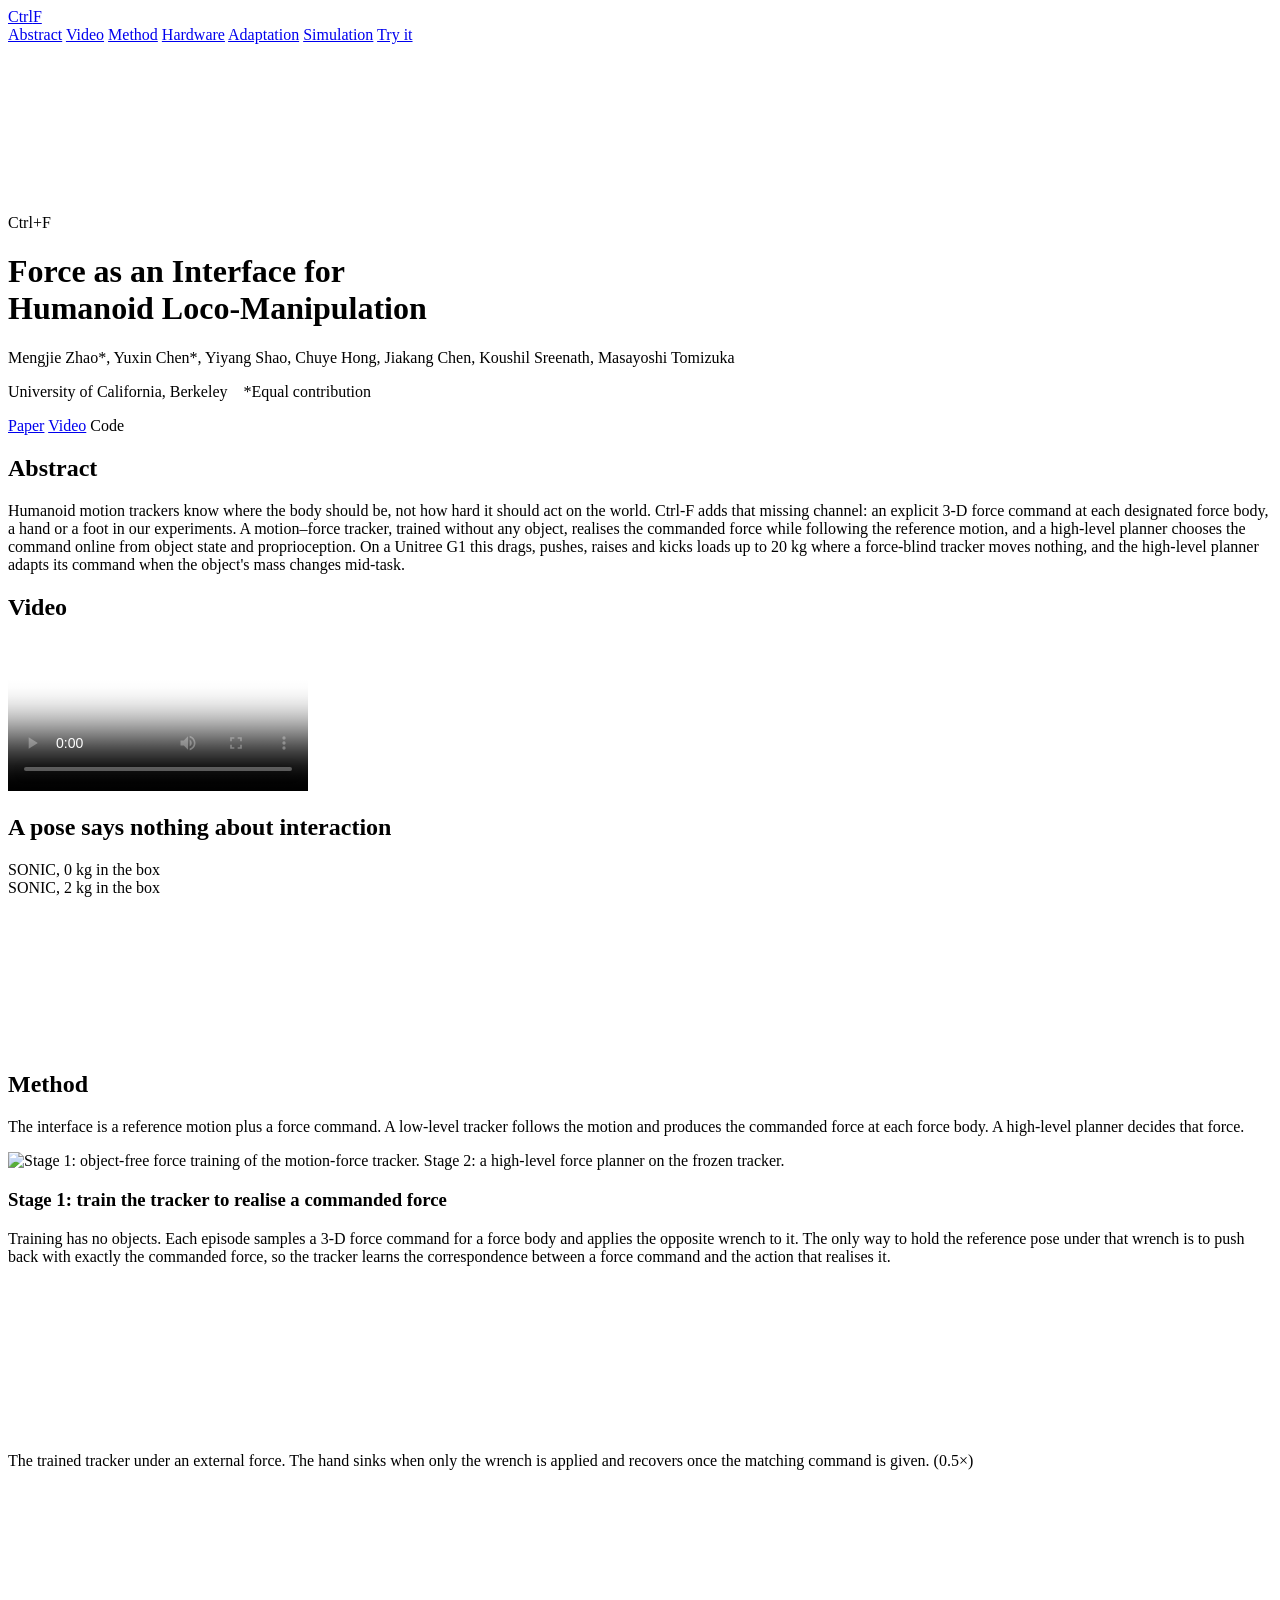
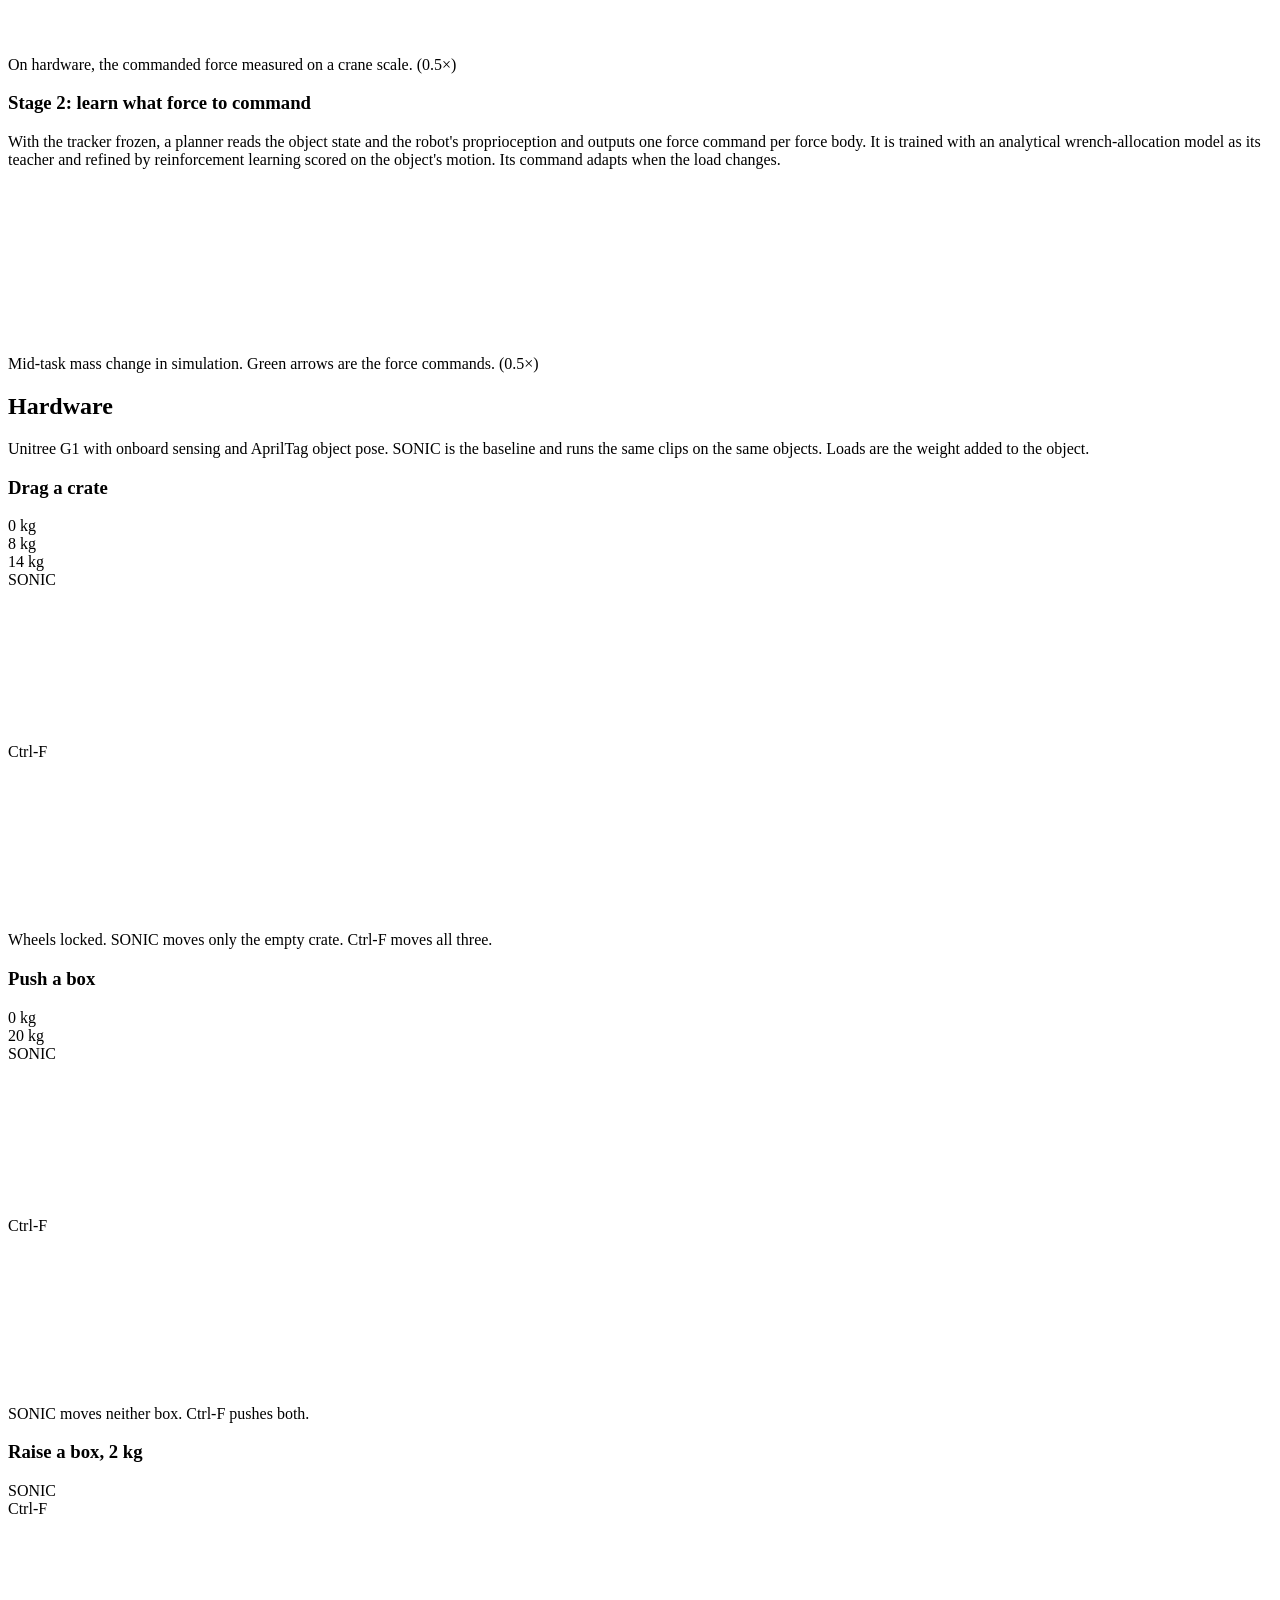
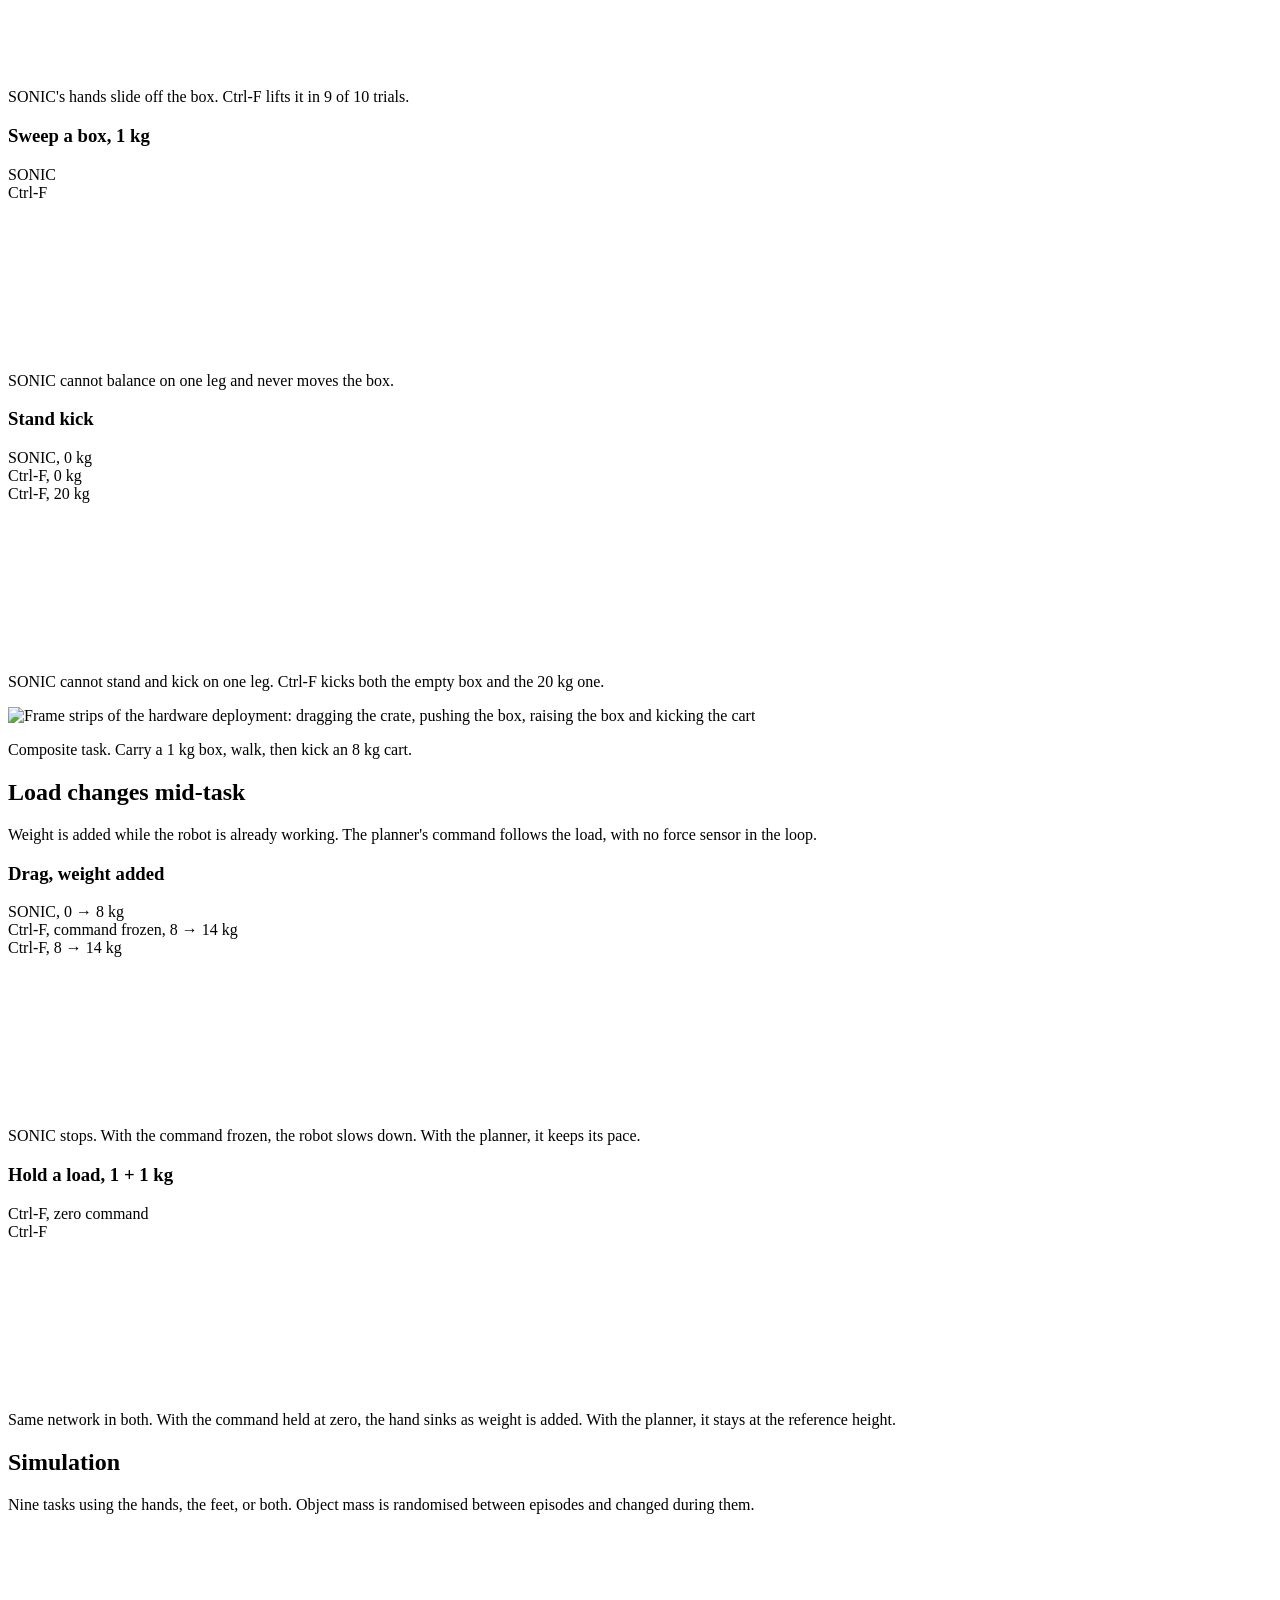
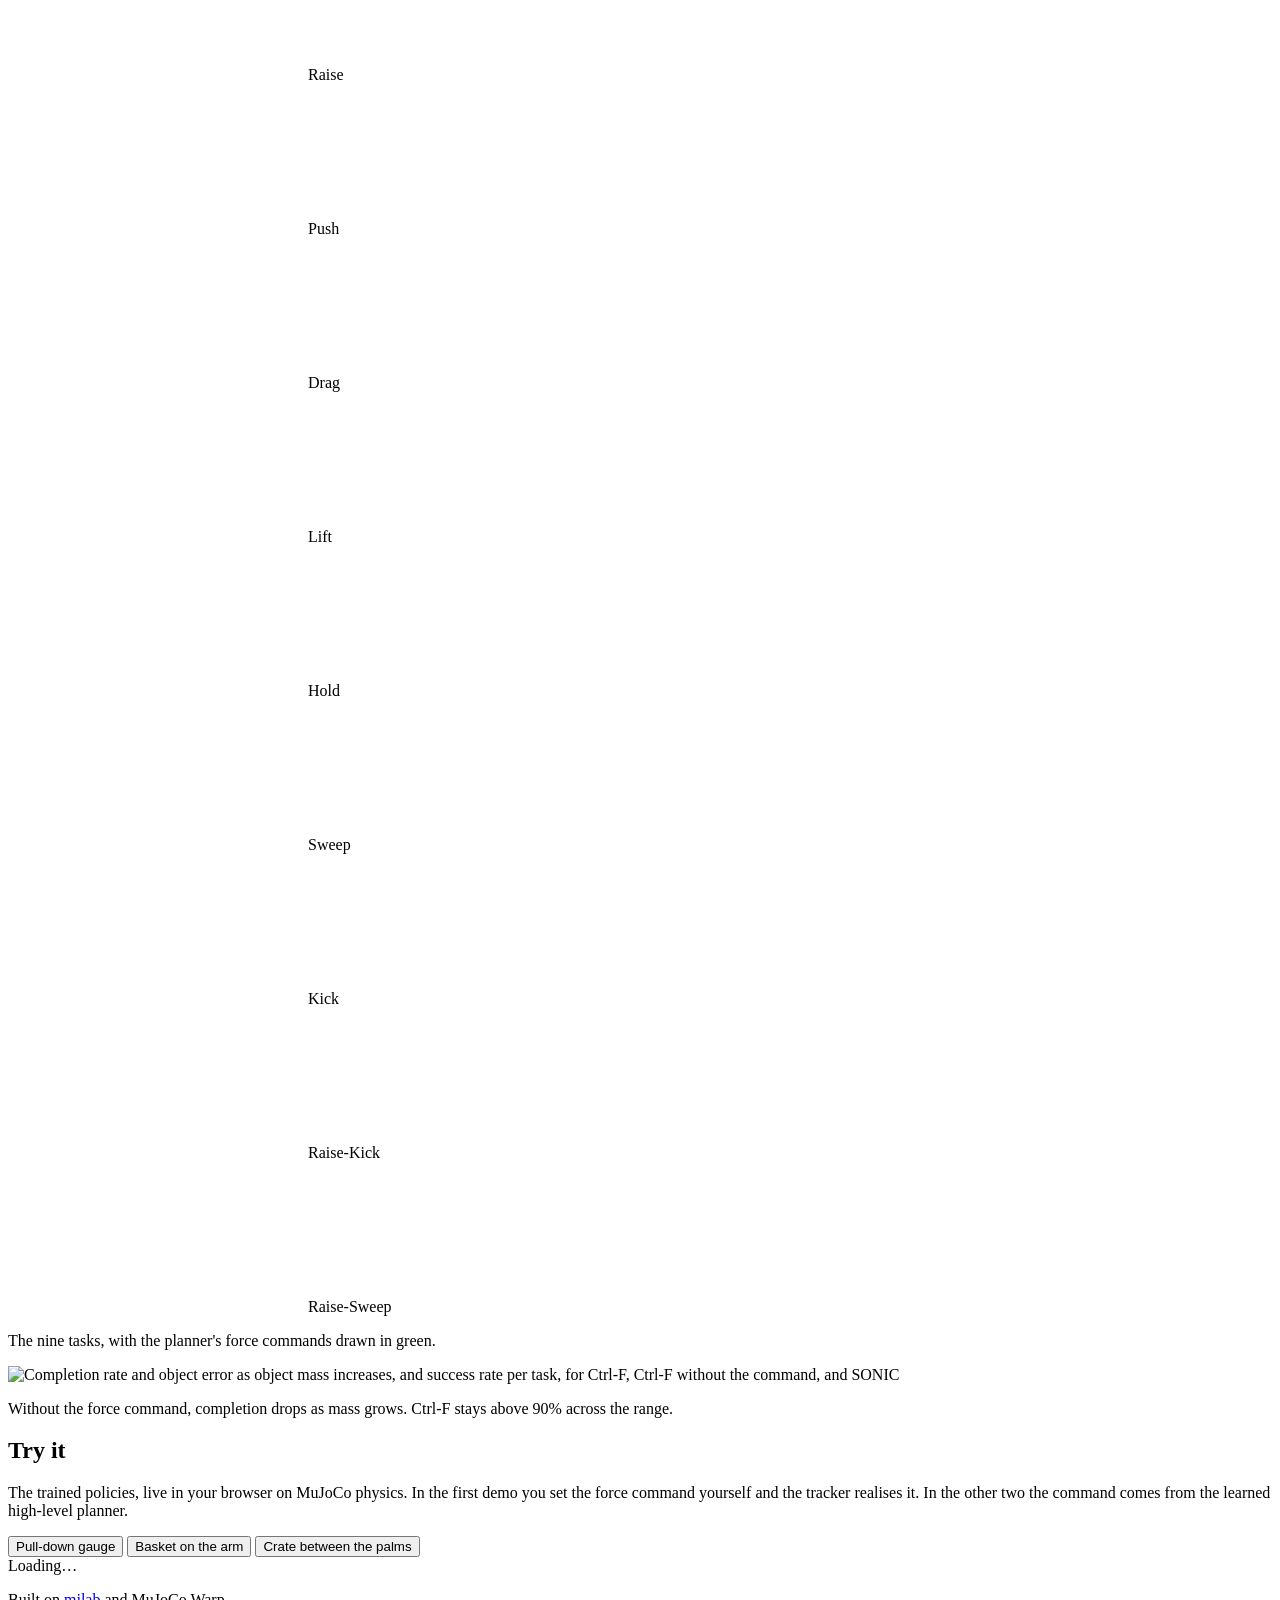
==== index.html @ 843e6ba9 "Video section plays the new web film; add the narration recordings The film (177 s, 1080p, 33 MB) re" ====
<!doctype html>
<html lang="en">
<head>
<meta charset="utf-8">
<meta name="viewport" content="width=device-width, initial-scale=1">
<title>Ctrl-F: Force as an Interface for Humanoid Loco-Manipulation</title>
<meta name="description" content="Ctrl-F augments humanoid motion tracking with an explicit force command: a 3-D force at each hand or foot, chosen online from object state.">
<link rel="preconnect" href="https://fonts.googleapis.com">
<link rel="preconnect" href="https://fonts.gstatic.com" crossorigin>
<link href="https://fonts.googleapis.com/css2?family=Inter+Tight:wght@600;700&family=Inter:wght@400;500;600&display=swap" rel="stylesheet">
<link rel="stylesheet" href="styles.css?v=41">
</head>
<body>

<nav class="nav" aria-label="Sections">
  <a class="nav-brand" href="#top" aria-label="Ctrl-F"><span class="key key-sm">Ctrl</span><span class="key key-sm">F</span></a>
  <div class="nav-links">
    <a href="#abstract">Abstract</a>
    <a href="#video">Video</a>
    <a href="#method">Method</a>
    <a href="#hardware">Hardware</a>
    <a href="#adapt">Adaptation</a>
    <a href="#sim">Simulation</a>
    <a href="#demo">Try it</a>
  </div>
</nav>

<main id="top">

<header class="hero">
  <div class="hero-media">
  <video class="hero-video" autoplay muted loop playsinline poster="assets/posters/teaser.jpg" data-hero>
    <source src="assets/clips/teaser.mp4" type="video/mp4">
  </video>
  <div class="hero-shade"></div>
  </div>
  <div class="wrap hero-inner">
    <p class="wordmark" aria-label="Ctrl-F"><span class="key"><span class="cap">Ctrl</span></span><span class="plus">+</span><span class="key"><span class="cap">F</span></span></p>
    <h1 class="title">Force as an Interface for<br> Humanoid Loco-Manipulation</h1>
    <p class="authors"><span>Mengjie Zhao*</span>, <span>Yuxin Chen*</span>, <span>Yiyang Shao</span>, <span>Chuye Hong</span>, <span>Jiakang Chen</span>, <span>Koushil Sreenath</span>, <span>Masayoshi Tomizuka</span></p>
    <p class="affil">University of California, Berkeley&emsp;<span>*Equal contribution</span></p>
    <p class="links">
      <a class="pill solid lg" href="assets/ctrlf_icra_draft.pdf">Paper</a>
      <a class="pill out lg" href="#video">Video</a>
      <span class="pill out lg">Code</span>
    </p>
  </div>
</header>

<section id="abstract" class="sec">
  <div class="wrap-copy head">
    <h2 class="hx">Abstract</h2>
    <p class="lede big">Humanoid motion trackers know where the body should be, not how hard it should act on the world. Ctrl-F adds that missing channel: an explicit 3-D force command at each designated force body, a hand or a foot in our experiments. A motion&ndash;force tracker, trained without any object, realises the commanded force while following the reference motion, and a high-level planner chooses the command online from object state and proprioception. On a Unitree G1 this drags, pushes, raises and kicks loads up to 20 kg where a force-blind tracker moves nothing, and the high-level planner adapts its command when the object's mass changes mid-task.</p>
  </div>
</section>

<section id="video" class="sec band">
  <div class="wrap-copy head">
    <h2 class="hx">Video</h2>
  </div>
  <div class="wrap-mid">
    <video class="card" controls playsinline preload="metadata" poster="assets/posters/teaser.jpg">
      <source src="assets/video/ctrlf_web_film_1080p.mp4" type="video/mp4">
    </video>
  </div>
</section>

<section id="problem" class="sec">
  <div class="wrap-copy head">
    <h2 class="hx">A pose says nothing about interaction</h2>
  </div>
  <div class="wrap-mid">
    <div class="grid grid-2 portrait">
      <div class="hdr">SONIC, 0 kg in the box</div>
      <div class="hdr">SONIC, 2 kg in the box</div>
      <video muted loop playsinline preload="none" poster="assets/posters/bg_sonic_raise_0kg.jpg" data-lazy><source src="assets/clips/bg_sonic_raise_0kg.mp4" type="video/mp4"></video>
      <video muted loop playsinline preload="none" poster="assets/posters/bg_sonic_raise_2kg.jpg" data-lazy><source src="assets/clips/bg_sonic_raise_2kg.mp4" type="video/mp4"></video>
    </div>
  </div>
</section>

<section id="method" class="sec band">
  <div class="wrap-copy head">
    <h2 class="hx">Method</h2>
    <p class="lede">The interface is a reference motion plus a force command. A low-level tracker follows the motion and produces the commanded force at each force body. A high-level planner decides that force.</p>
  </div>
  <div class="wrap-mid method-pin">
    <div class="pin">
      <div class="card white pad fig-stages"><img src="assets/fig/fig_method_hi.png" alt="Stage 1: object-free force training of the motion-force tracker. Stage 2: a high-level force planner on the frozen tracker." loading="lazy"><i class="veil v1"></i><i class="veil v2"></i></div>
    </div>
    <div class="steps">
      <div class="step" data-step="1">
        <h3 class="hl-head">Stage 1: train the tracker to realise a commanded force</h3>
        <p class="lede">Training has no objects. Each episode samples a 3-D force command for a force body and applies the opposite wrench to it. The only way to hold the reference pose under that wrench is to push back with exactly the commanded force, so the tracker learns the correspondence between a force command and the action that realises it.</p>
    <div class="grid grid-2 stage-media">
      <div>
        <video muted loop playsinline preload="none" poster="assets/posters/sup_mech.jpg" data-lazy><source src="assets/clips/sup_mech.mp4" type="video/mp4"></video>
        <p class="figcap">The trained tracker under an external force. The hand sinks when only the wrench is applied and recovers once the matching command is given. (0.5&times;)</p>
      </div>
      <div>
        <video muted loop playsinline preload="none" poster="assets/posters/sup_gauge.jpg" data-lazy><source src="assets/clips/sup_gauge.mp4" type="video/mp4"></video>
        <p class="figcap">On hardware, the commanded force measured on a crane scale. (0.5&times;)</p>
      </div>
    </div>
      </div>
      <div class="step" data-step="2">
        <h3 class="hl-head">Stage 2: learn what force to command</h3>
        <p class="lede">With the tracker frozen, a planner reads the object state and the robot's proprioception and outputs one force command per force body. It is trained with an analytical wrench-allocation model as its teacher and refined by reinforcement learning scored on the object's motion. Its command adapts when the load changes.</p>
    <video class="card" muted loop playsinline preload="none" poster="assets/posters/sim_mass_step.jpg" data-lazy><source src="assets/clips/sim_mass_step.mp4" type="video/mp4"></video>
    <p class="figcap">Mid-task mass change in simulation. Green arrows are the force commands. (0.5&times;)</p>
      </div>
    </div>
  </div>
</section>

<section id="hardware" class="sec">
  <div class="wrap-copy head">
    <h2 class="hx">Hardware</h2>
    <p class="lede">Unitree G1 with onboard sensing and AprilTag object pose. SONIC is the baseline and runs the same clips on the same objects. Loads are the weight added to the object.</p>
  </div>

  <div class="wrap-mid block">
    <h3 class="hl-sub">Drag a crate</h3>
    <div class="grid grid-3 labeled">
      <div></div><div class="hdr">0 kg</div><div class="hdr">8 kg</div><div class="hdr">14 kg</div>
      <div class="row">SONIC</div>
      <video muted loop playsinline preload="none" poster="assets/posters/drag_sonic_0.jpg" data-lazy><source src="assets/clips/drag_sonic_0.mp4" type="video/mp4"></video>
      <video muted loop playsinline preload="none" poster="assets/posters/drag_sonic_8.jpg" data-lazy><source src="assets/clips/drag_sonic_8.mp4" type="video/mp4"></video>
      <video muted loop playsinline preload="none" poster="assets/posters/drag_sonic_14.jpg" data-lazy><source src="assets/clips/drag_sonic_14.mp4" type="video/mp4"></video>
      <div class="row">Ctrl-F</div>
      <video muted loop playsinline preload="none" poster="assets/posters/drag_ours_0.jpg" data-lazy><source src="assets/clips/drag_ours_0.mp4" type="video/mp4"></video>
      <video muted loop playsinline preload="none" poster="assets/posters/drag_ours_8.jpg" data-lazy><source src="assets/clips/drag_ours_8.mp4" type="video/mp4"></video>
      <video muted loop playsinline preload="none" poster="assets/posters/drag_ours_14.jpg" data-lazy><source src="assets/clips/drag_ours_14.mp4" type="video/mp4"></video>
    </div>
    <p class="figcap center">Wheels locked. SONIC moves only the empty crate. Ctrl-F moves all three.</p>
  </div>

  <div class="wrap-mid block">
    <h3 class="hl-sub">Push a box</h3>
    <div class="grid grid-2 labeled">
      <div></div><div class="hdr">0 kg</div><div class="hdr">20 kg</div>
      <div class="row">SONIC</div>
      <video muted loop playsinline preload="none" poster="assets/posters/push_sonic_0.jpg" data-lazy><source src="assets/clips/push_sonic_0.mp4" type="video/mp4"></video>
      <video muted loop playsinline preload="none" poster="assets/posters/push_sonic_20.jpg" data-lazy><source src="assets/clips/push_sonic_20.mp4" type="video/mp4"></video>
      <div class="row">Ctrl-F</div>
      <video muted loop playsinline preload="none" poster="assets/posters/push_ours_0.jpg" data-lazy><source src="assets/clips/push_ours_0.mp4" type="video/mp4"></video>
      <video muted loop playsinline preload="none" poster="assets/posters/push_ours_20.jpg" data-lazy><source src="assets/clips/push_ours_20.mp4" type="video/mp4"></video>
    </div>
    <p class="figcap center">SONIC moves neither box. Ctrl-F pushes both.</p>
  </div>

  <div class="wrap-mid block">
    <div class="grid grid-2 gap-wide">
      <div>
        <h3 class="hl-sub">Raise a box, 2 kg</h3>
        <div class="grid grid-2 portrait">
          <div class="hdr">SONIC</div><div class="hdr">Ctrl-F</div>
          <video muted loop playsinline preload="none" poster="assets/posters/raise_sonic_2kg.jpg" data-lazy><source src="assets/clips/raise_sonic_2kg.mp4" type="video/mp4"></video>
          <video muted loop playsinline preload="none" poster="assets/posters/raise_ours_2kg.jpg" data-lazy><source src="assets/clips/raise_ours_2kg.mp4" type="video/mp4"></video>
        </div>
        <p class="figcap">SONIC's hands slide off the box. Ctrl-F lifts it in 9 of 10 trials.</p>
      </div>
      <div>
        <h3 class="hl-sub">Sweep a box, 1 kg</h3>
        <div class="grid grid-2 portrait">
          <div class="hdr">SONIC</div><div class="hdr">Ctrl-F</div>
          <video muted loop playsinline preload="none" poster="assets/posters/sweep_sonic.jpg" data-lazy><source src="assets/clips/sweep_sonic.mp4" type="video/mp4"></video>
          <video muted loop playsinline preload="none" poster="assets/posters/sweep_ours.jpg" data-lazy><source src="assets/clips/sweep_ours.mp4" type="video/mp4"></video>
        </div>
        <p class="figcap">SONIC cannot balance on one leg and never moves the box.</p>
      </div>
    </div>
  </div>

  <div class="wrap-mid block">
    <h3 class="hl-sub">Stand kick</h3>
    <div class="grid grid-3 portrait">
      <div class="hdr">SONIC, 0 kg</div><div class="hdr">Ctrl-F, 0 kg</div><div class="hdr">Ctrl-F, 20 kg</div>
      <video muted loop playsinline preload="none" poster="assets/posters/kick_sonic_0.jpg" data-lazy><source src="assets/clips/kick_sonic_0.mp4" type="video/mp4"></video>
      <video muted loop playsinline preload="none" poster="assets/posters/kick_ours_0.jpg" data-lazy><source src="assets/clips/kick_ours_0.mp4" type="video/mp4"></video>
      <video muted loop playsinline preload="none" poster="assets/posters/kick_ours_20.jpg" data-lazy><source src="assets/clips/kick_ours_20.mp4" type="video/mp4"></video>
    </div>
    <p class="figcap center">SONIC cannot stand and kick on one leg. Ctrl-F kicks both the empty box and the 20 kg one.</p>
  </div>

  <div class="wrap-mid block">
    <img class="card" src="assets/fig/fig_real_tasks.jpg" alt="Frame strips of the hardware deployment: dragging the crate, pushing the box, raising the box and kicking the cart" loading="lazy">
    <p class="figcap center">Composite task. Carry a 1 kg box, walk, then kick an 8 kg cart.</p>
  </div>
</section>

<section id="adapt" class="sec band">
  <div class="wrap-copy head">
    <h2 class="hx">Load changes mid-task</h2>
    <p class="lede">Weight is added while the robot is already working. The planner's command follows the load, with no force sensor in the loop.</p>
  </div>

  <div class="wrap-mid block">
    <h3 class="hl-sub">Drag, weight added</h3>
    <div class="grid grid-3">
      <div class="hdr">SONIC, 0 &rarr; 8 kg</div><div class="hdr">Ctrl-F, command frozen, 8 &rarr; 14 kg</div><div class="hdr">Ctrl-F, 8 &rarr; 14 kg</div>
      <video muted loop playsinline preload="none" poster="assets/posters/adp_drag_sonic.jpg" data-lazy><source src="assets/clips/adp_drag_sonic.mp4" type="video/mp4"></video>
      <video muted loop playsinline preload="none" poster="assets/posters/adp_drag_fixhl.jpg" data-lazy><source src="assets/clips/adp_drag_fixhl.mp4" type="video/mp4"></video>
      <video muted loop playsinline preload="none" poster="assets/posters/adp_drag_ours.jpg" data-lazy><source src="assets/clips/adp_drag_ours.mp4" type="video/mp4"></video>
    </div>
    <p class="figcap center">SONIC stops. With the command frozen, the robot slows down. With the planner, it keeps its pace.</p>
  </div>

  <div class="wrap-mid block">
    <h3 class="hl-sub">Hold a load, 1 + 1 kg</h3>
    <div class="grid grid-2">
      <div class="hdr">Ctrl-F, zero command</div><div class="hdr">Ctrl-F</div>
      <video muted loop playsinline preload="none" poster="assets/posters/adp_rope_0cmd.jpg" data-lazy><source src="assets/clips/adp_rope_0cmd.mp4" type="video/mp4"></video>
      <video muted loop playsinline preload="none" poster="assets/posters/adp_rope_ours.jpg" data-lazy><source src="assets/clips/adp_rope_ours.mp4" type="video/mp4"></video>
    </div>
    <p class="figcap center">Same network in both. With the command held at zero, the hand sinks as weight is added. With the planner, it stays at the reference height.</p>
  </div>
</section>

<section id="sim" class="sec">
  <div class="wrap-copy head">
    <h2 class="hx">Simulation</h2>
    <p class="lede">Nine tasks using the hands, the feet, or both. Object mass is randomised between episodes and changed during them.</p>
  </div>
  <div class="wrap-mid">
    <div class="tiles">
      <div class="tile"><video muted loop playsinline preload="none" poster="assets/posters/task_raise.jpg" data-lazy><source src="assets/clips/task_raise.mp4" type="video/mp4"></video><span class="tag">Raise</span></div>
      <div class="tile"><video muted loop playsinline preload="none" poster="assets/posters/task_push.jpg" data-lazy><source src="assets/clips/task_push.mp4" type="video/mp4"></video><span class="tag">Push</span></div>
      <div class="tile"><video muted loop playsinline preload="none" poster="assets/posters/task_drag.jpg" data-lazy><source src="assets/clips/task_drag.mp4" type="video/mp4"></video><span class="tag">Drag</span></div>
      <div class="tile"><video muted loop playsinline preload="none" poster="assets/posters/task_lift.jpg" data-lazy><source src="assets/clips/task_lift.mp4" type="video/mp4"></video><span class="tag">Lift</span></div>
      <div class="tile"><video muted loop playsinline preload="none" poster="assets/posters/task_hold.jpg" data-lazy><source src="assets/clips/task_hold.mp4" type="video/mp4"></video><span class="tag">Hold</span></div>
      <div class="tile"><video muted loop playsinline preload="none" poster="assets/posters/task_sweep.jpg" data-lazy><source src="assets/clips/task_sweep.mp4" type="video/mp4"></video><span class="tag">Sweep</span></div>
      <div class="tile"><video muted loop playsinline preload="none" poster="assets/posters/task_kick.jpg" data-lazy><source src="assets/clips/task_kick.mp4" type="video/mp4"></video><span class="tag">Kick</span></div>
      <div class="tile"><video muted loop playsinline preload="none" poster="assets/posters/task_raise_kick.jpg" data-lazy><source src="assets/clips/task_raise_kick.mp4" type="video/mp4"></video><span class="tag">Raise-Kick</span></div>
      <div class="tile"><video muted loop playsinline preload="none" poster="assets/posters/task_raise_sweep.jpg" data-lazy><source src="assets/clips/task_raise_sweep.mp4" type="video/mp4"></video><span class="tag">Raise-Sweep</span></div>
    </div>
    <p class="figcap center">The nine tasks, with the planner's force commands drawn in green.</p>
  </div>
  <div class="wrap-mid block">
    <img class="card" src="assets/fig/fig_q2_hi.png" alt="Completion rate and object error as object mass increases, and success rate per task, for Ctrl-F, Ctrl-F without the command, and SONIC" loading="lazy">
    <p class="figcap center">Without the force command, completion drops as mass grows. Ctrl-F stays above 90% across the range.</p>
  </div>
</section>

<section id="demo" class="sec dark">
  <div class="wrap-copy head">
    <h2 class="hx">Try it</h2>
    <p class="lede">The trained policies, live in your browser on MuJoCo physics. In the first demo you set the force command yourself and the tracker realises it. In the other two the command comes from the learned high-level planner.</p>
  </div>
  <div class="wrap-mid">
    <div class="demo-tabs" role="tablist">
      <button type="button" role="tab" data-src="sim/demo1.html?embed">Pull-down gauge</button>
      <button type="button" role="tab" data-src="sim/demo2.html?embed">Basket on the arm</button>
      <button type="button" role="tab" data-src="sim/demo3.html?embed">Crate between the palms</button>
    </div>
    <div class="demo-frame">
      <div class="demo-placeholder">Loading…</div>
      <iframe id="demo-iframe" title="Interactive demo" allow="fullscreen" hidden></iframe>
    </div>
  </div>
</section>

<section id="cite" class="sec">
  <div class="wrap-copy">
    <p class="foot">Built on <a href="https://github.com/mujocolab/mjlab">mjlab</a> and MuJoCo Warp.</p>
  </div>
</section>

</main>

<script src="main.js?v=11"></script>
<script src="motion.js?v=3"></script>
</body>
</html>
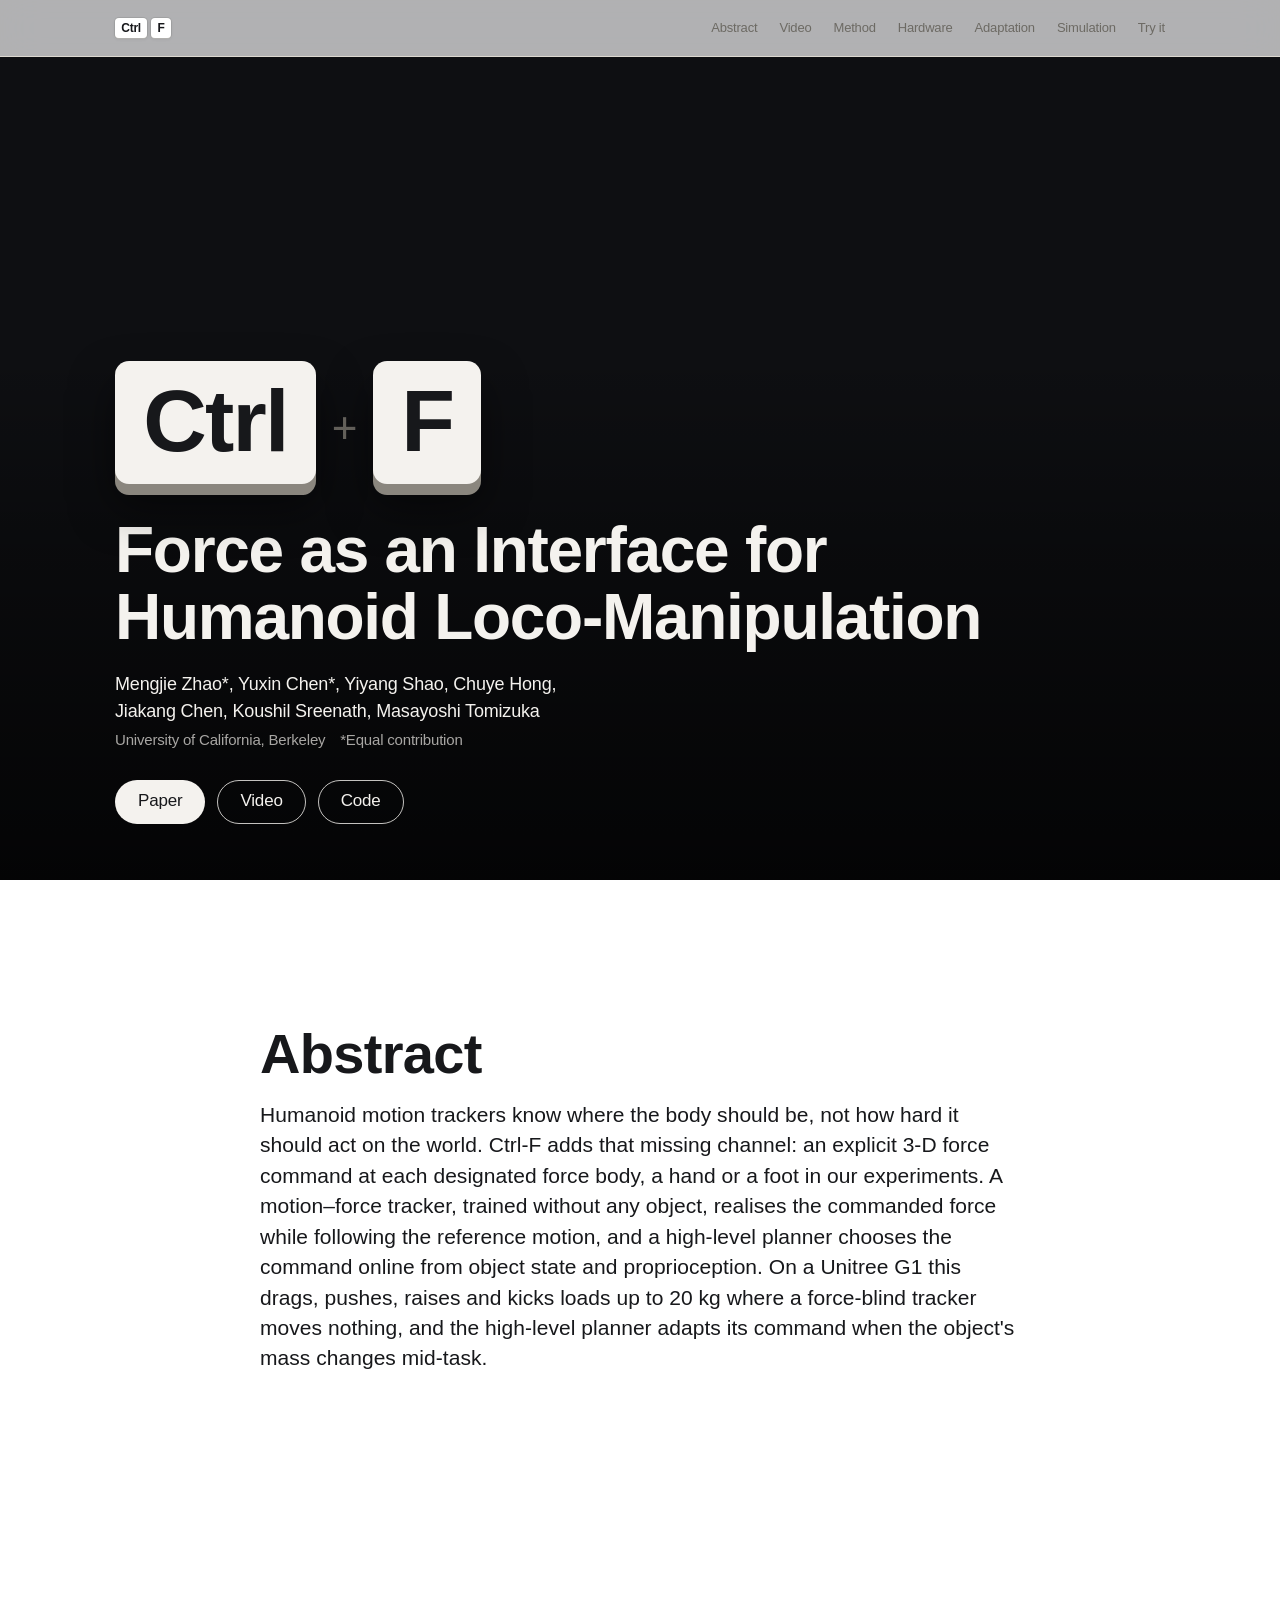
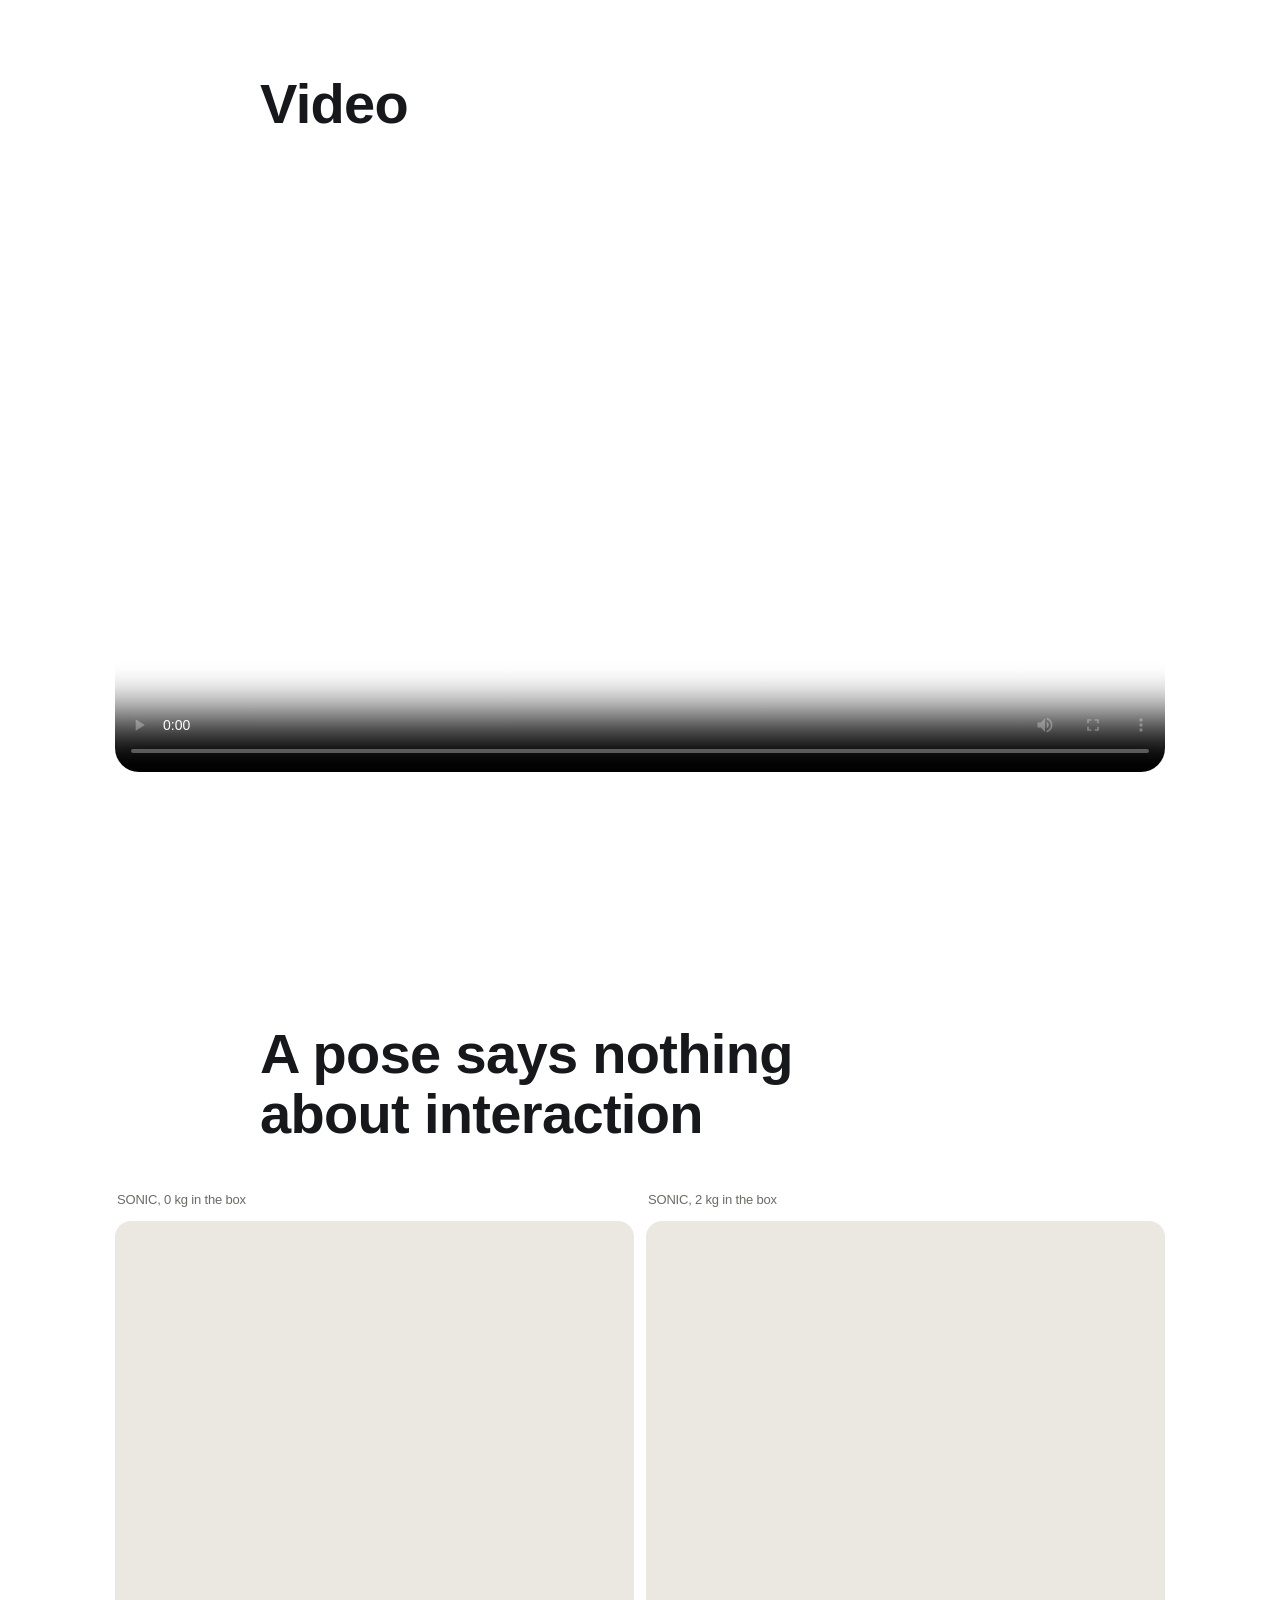
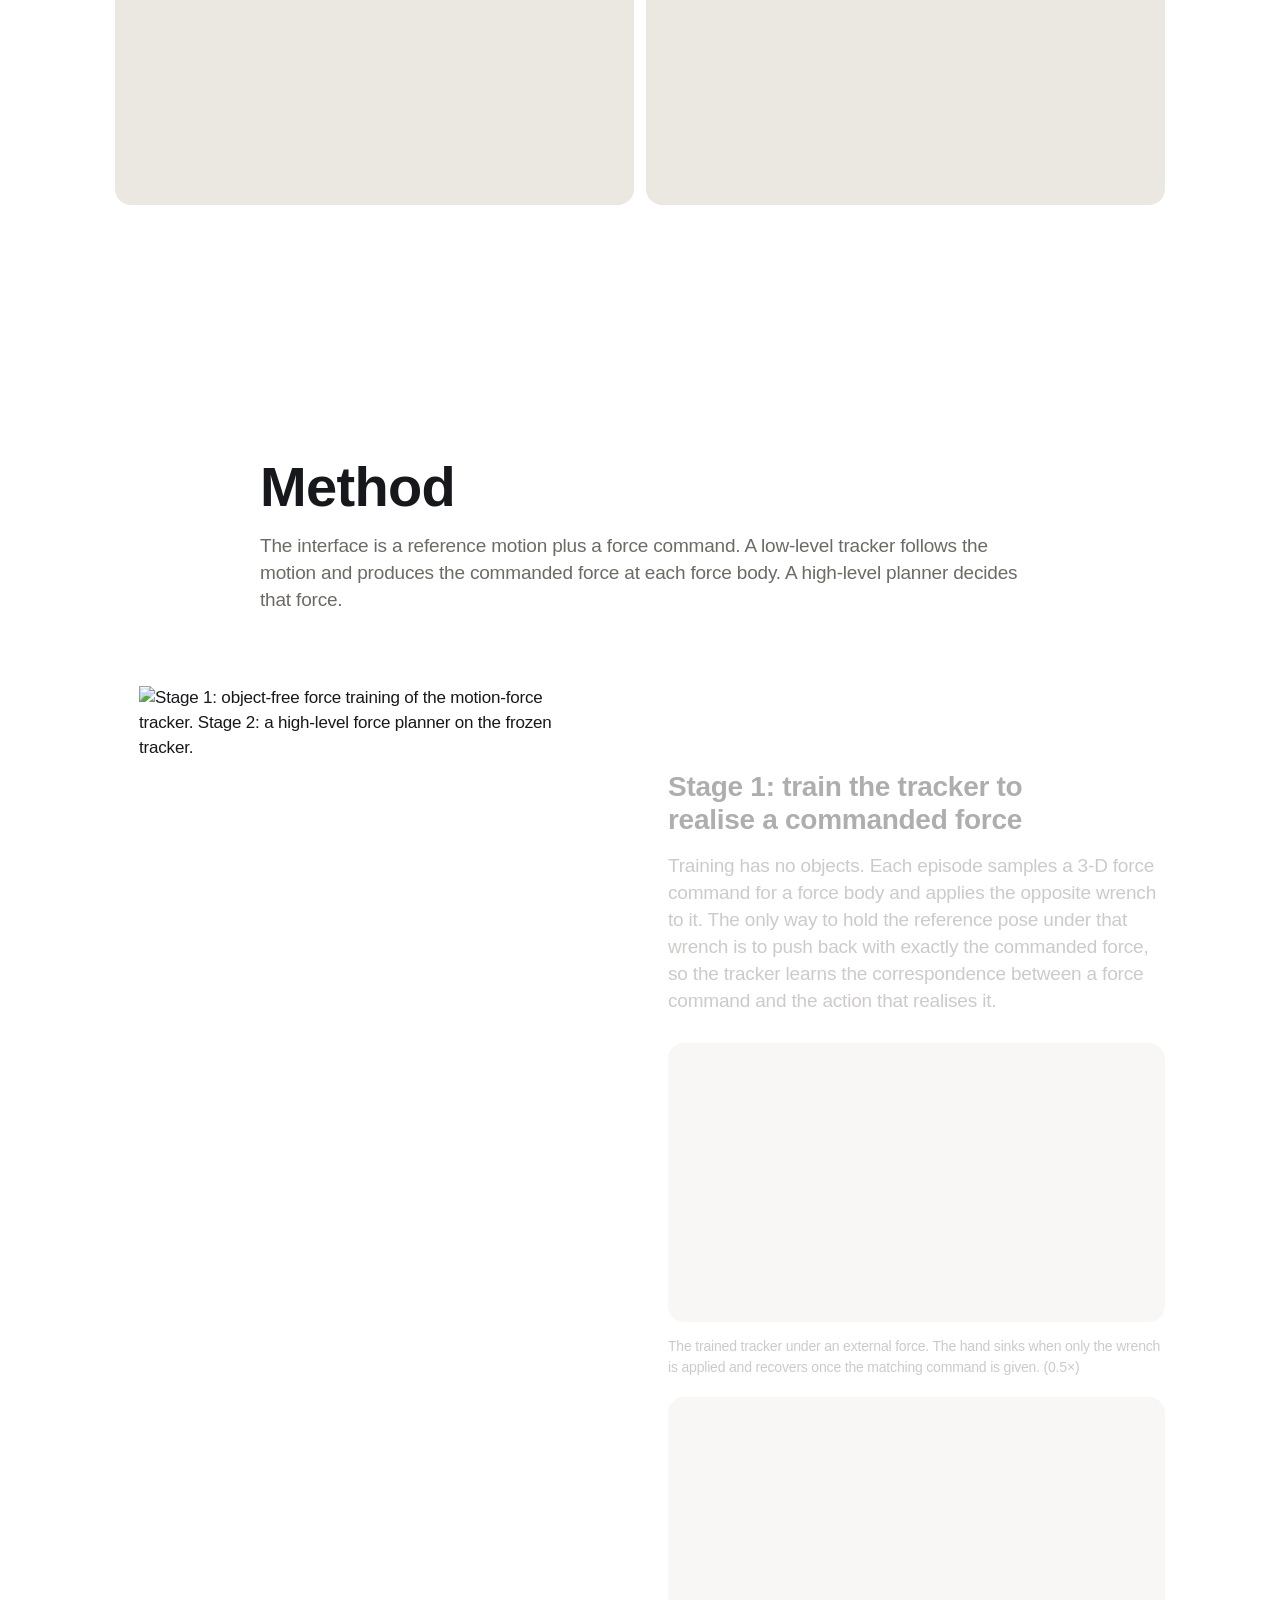
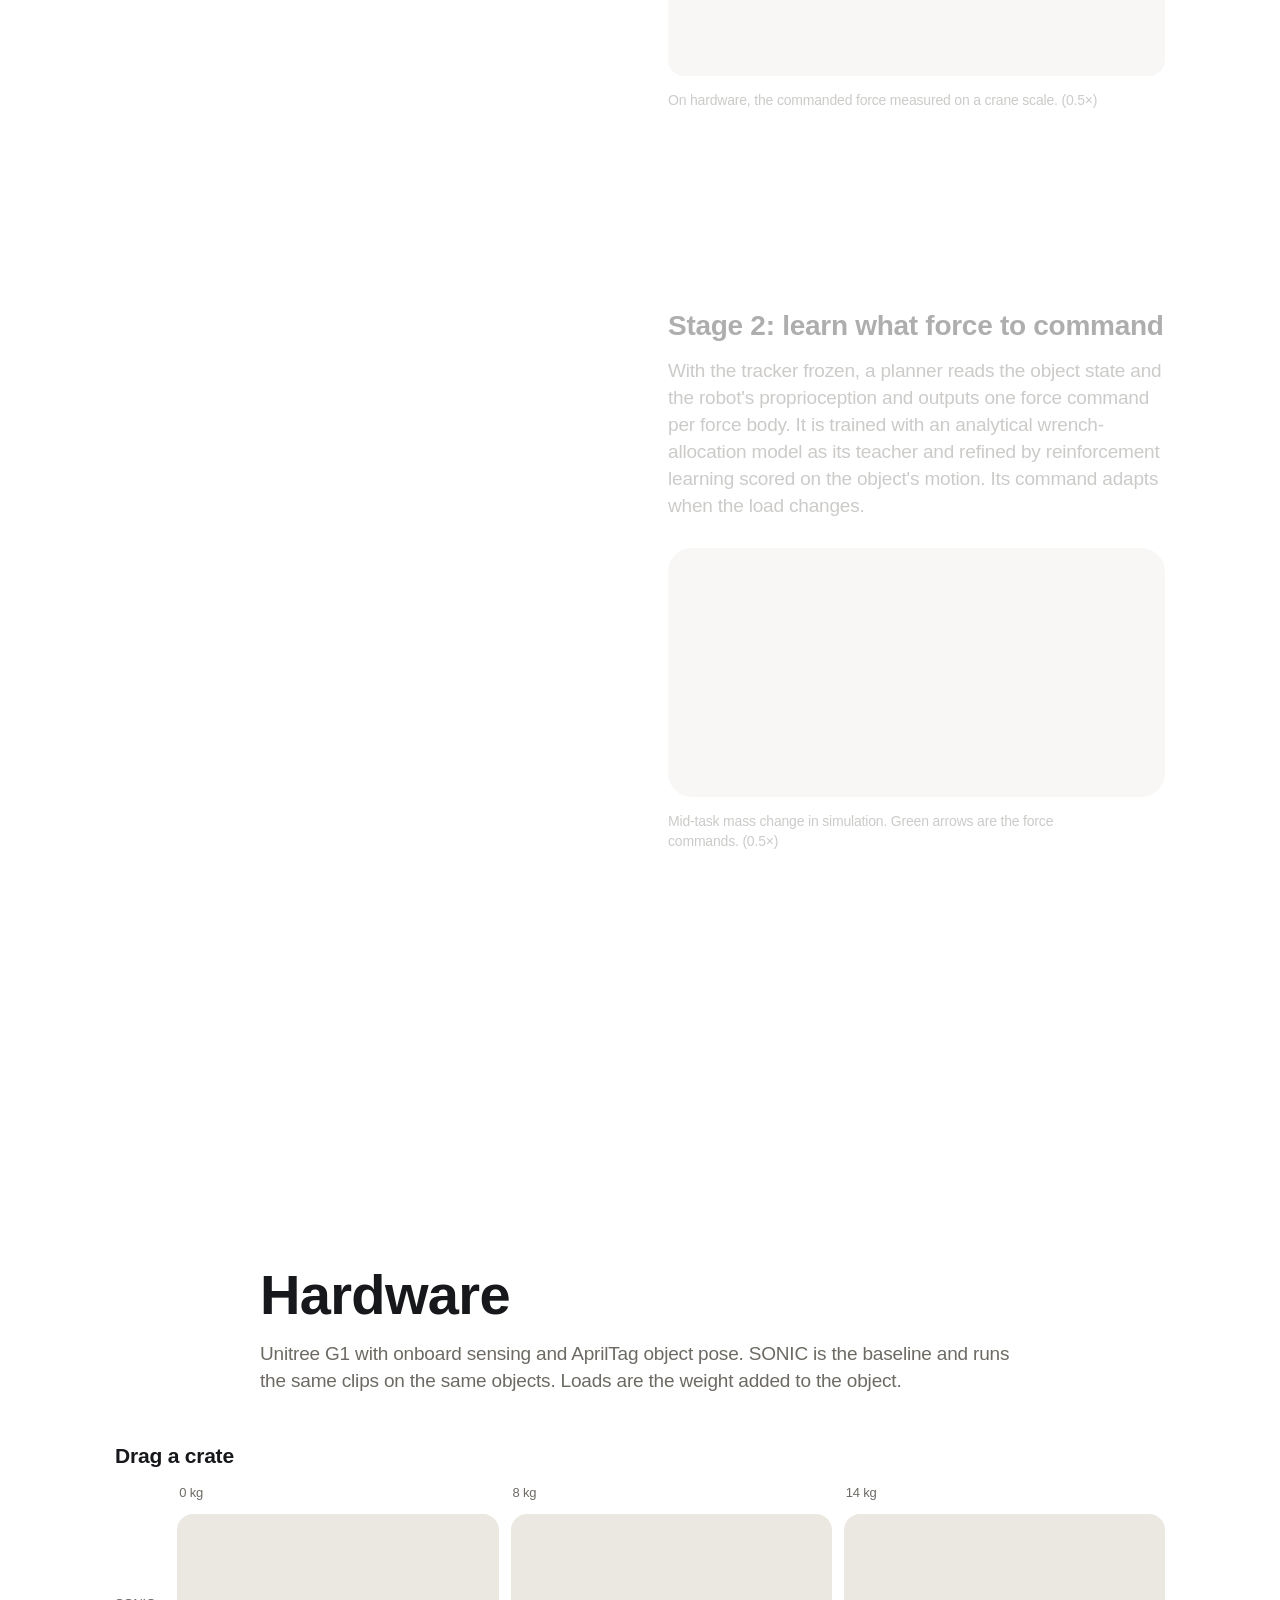
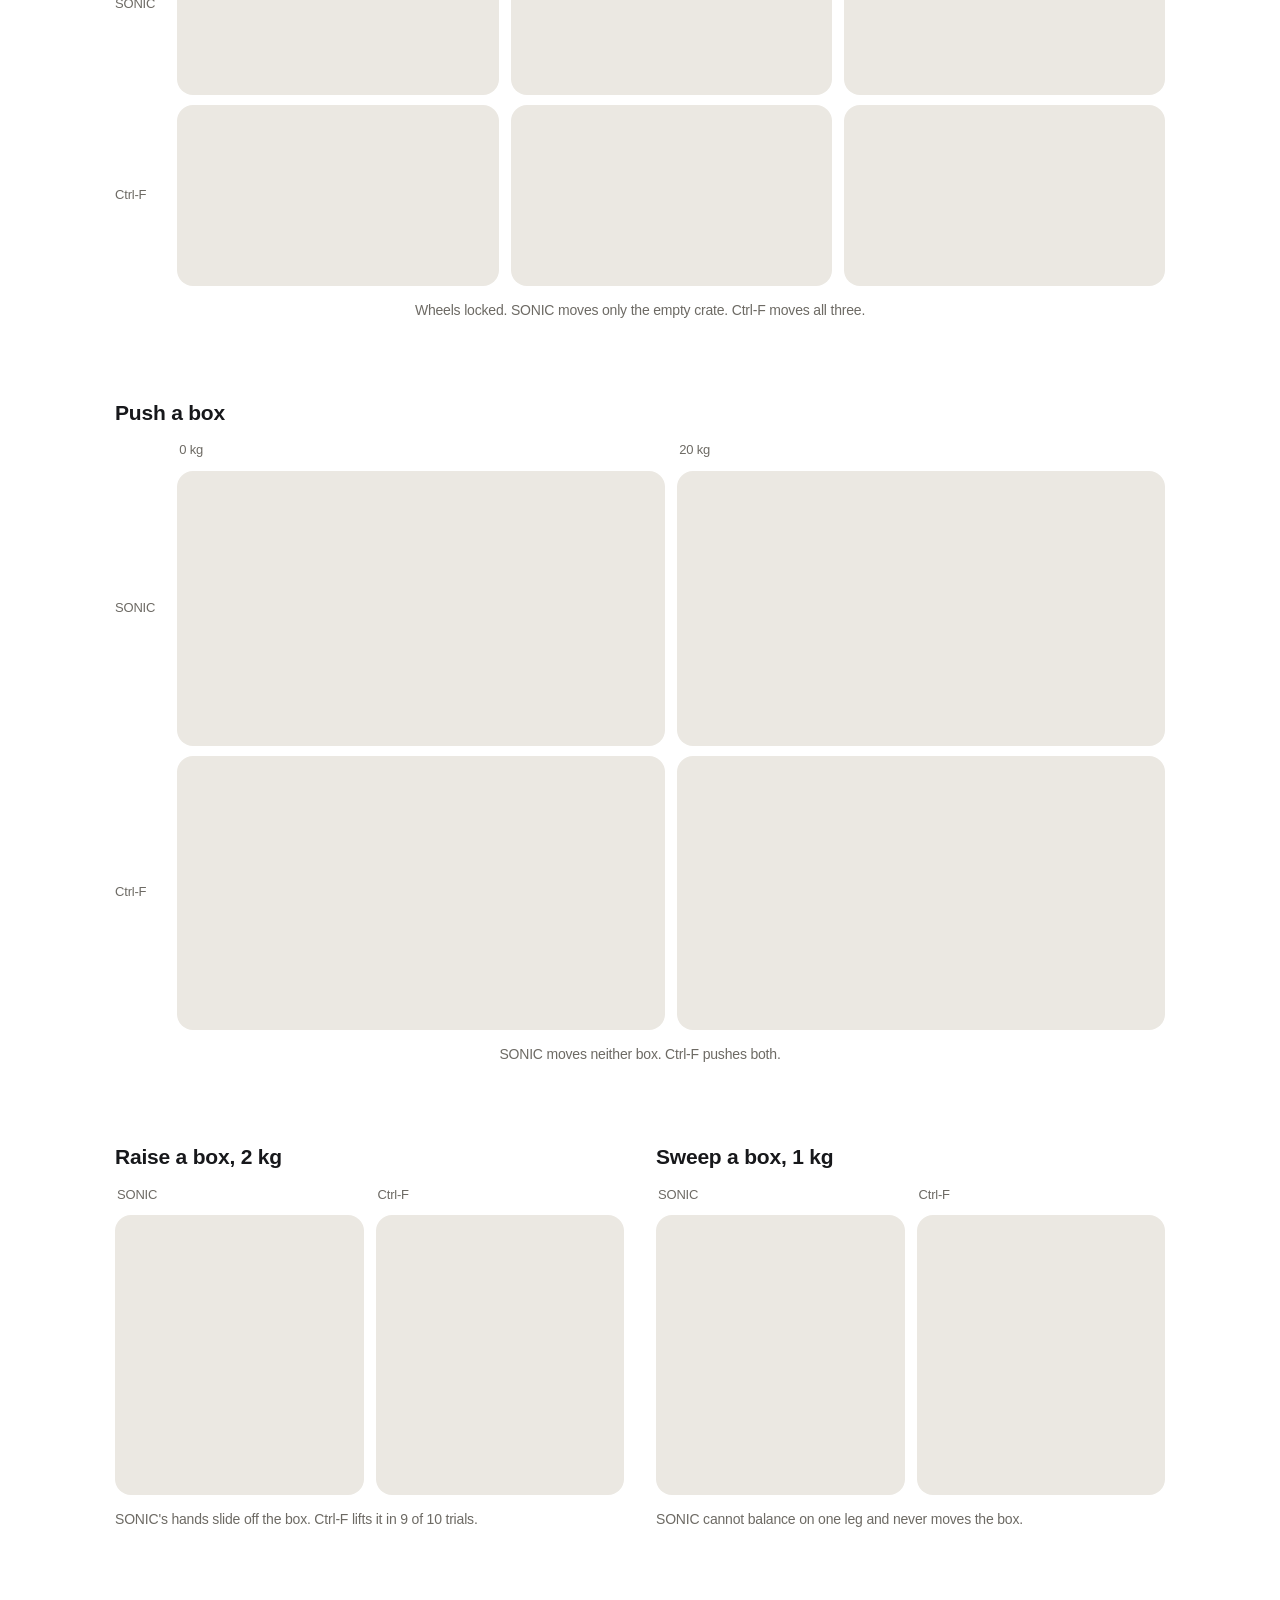
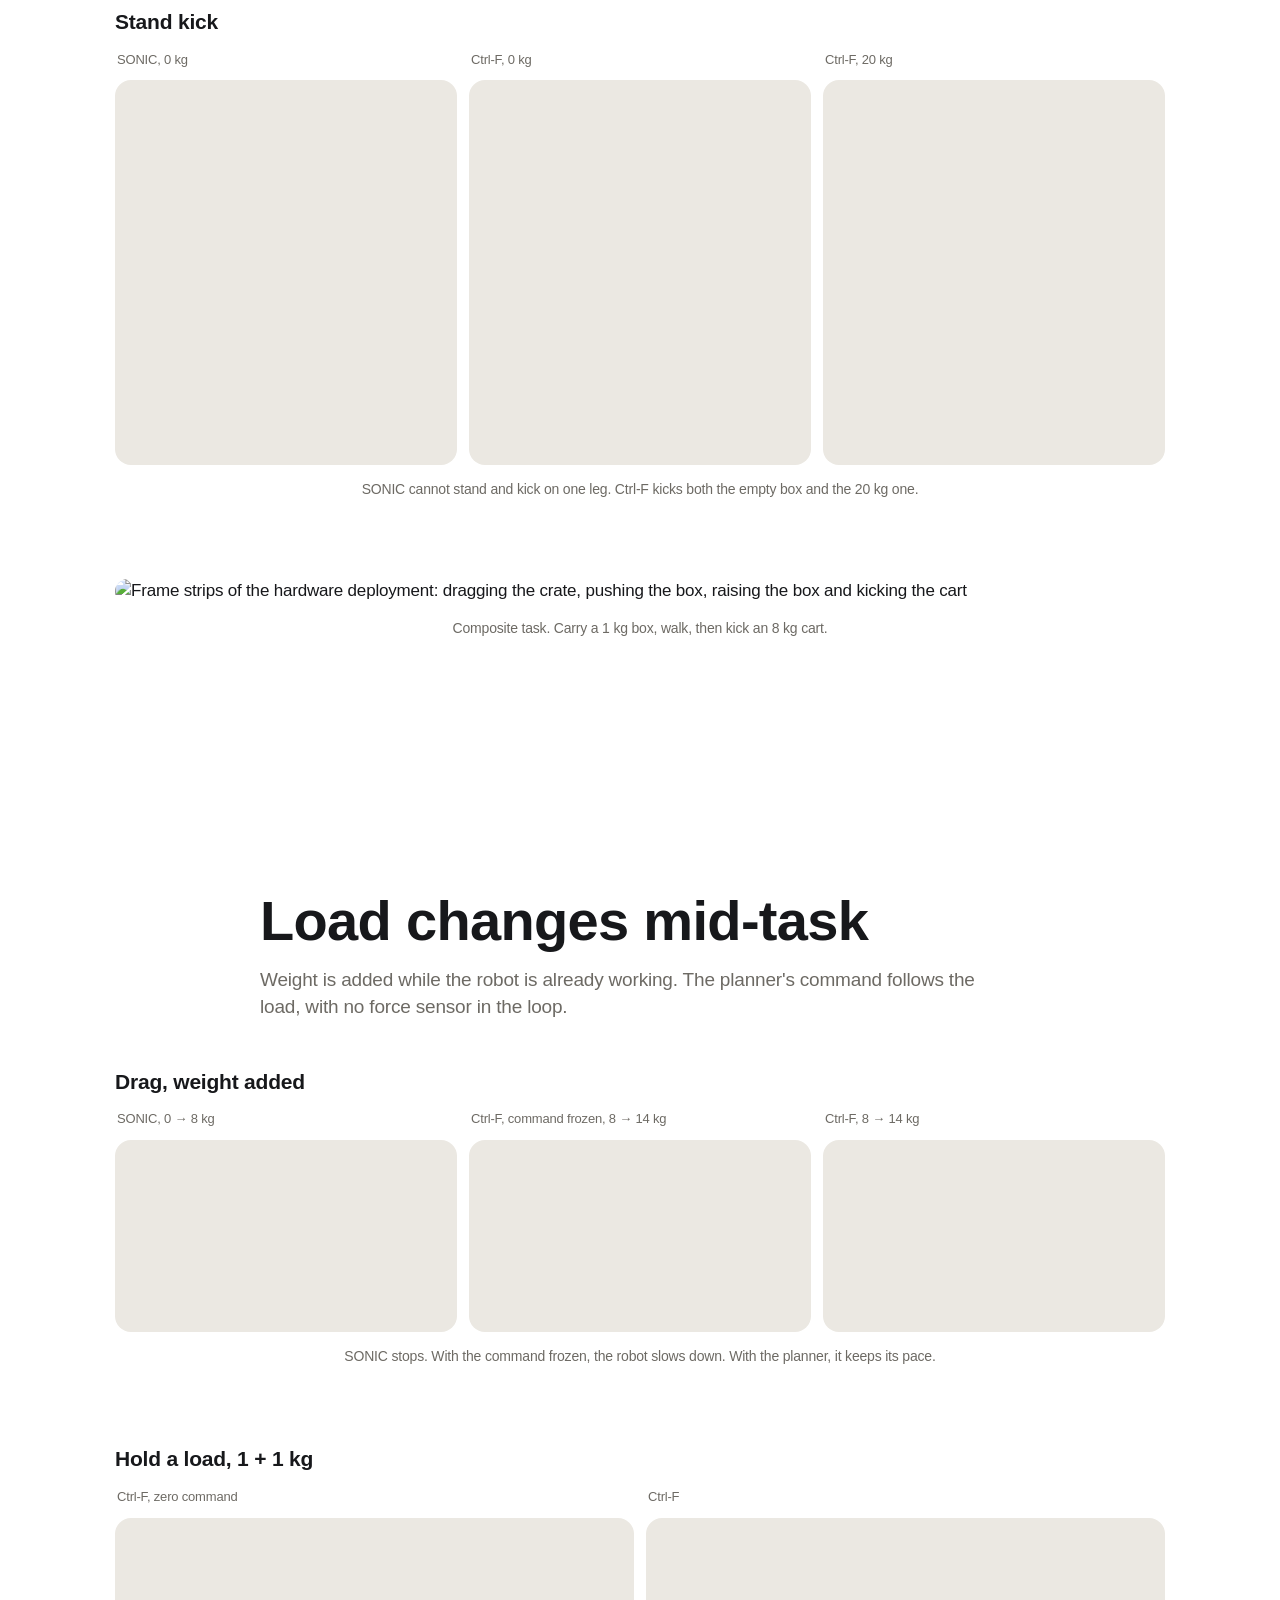
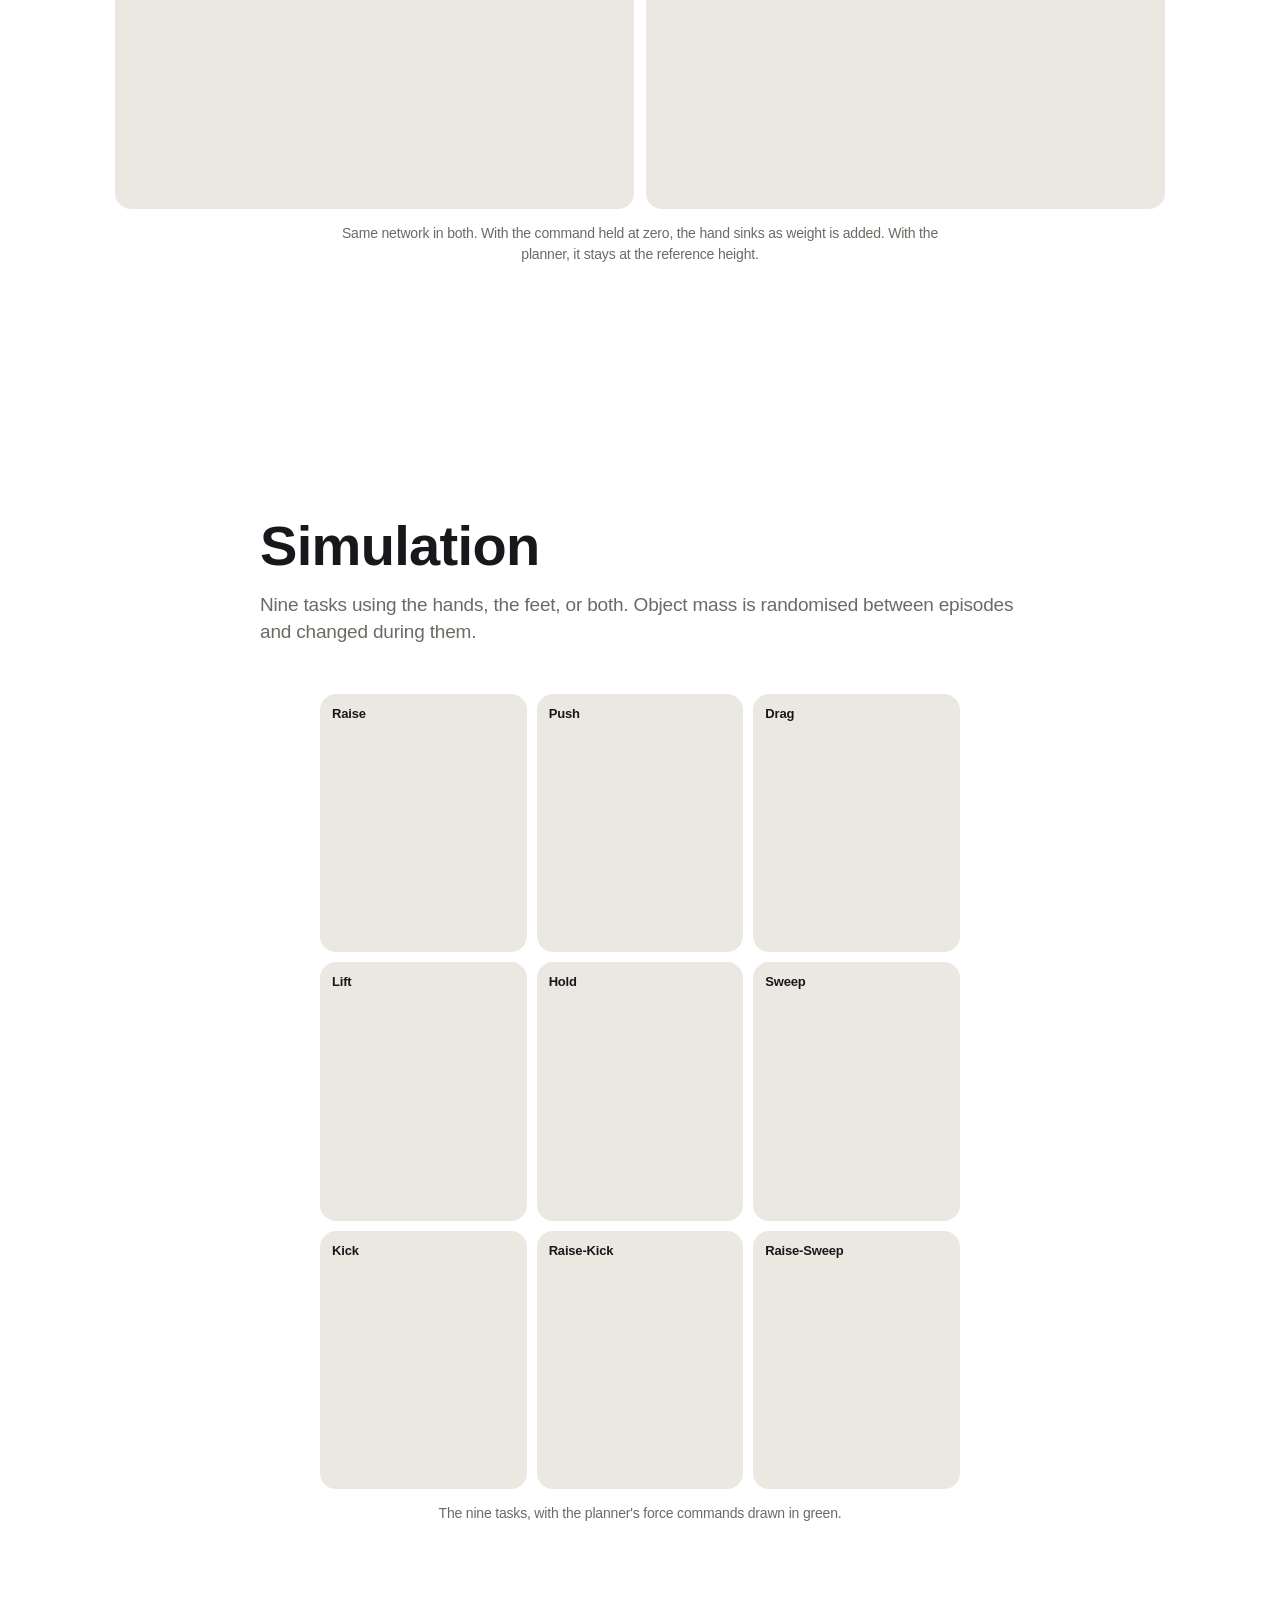
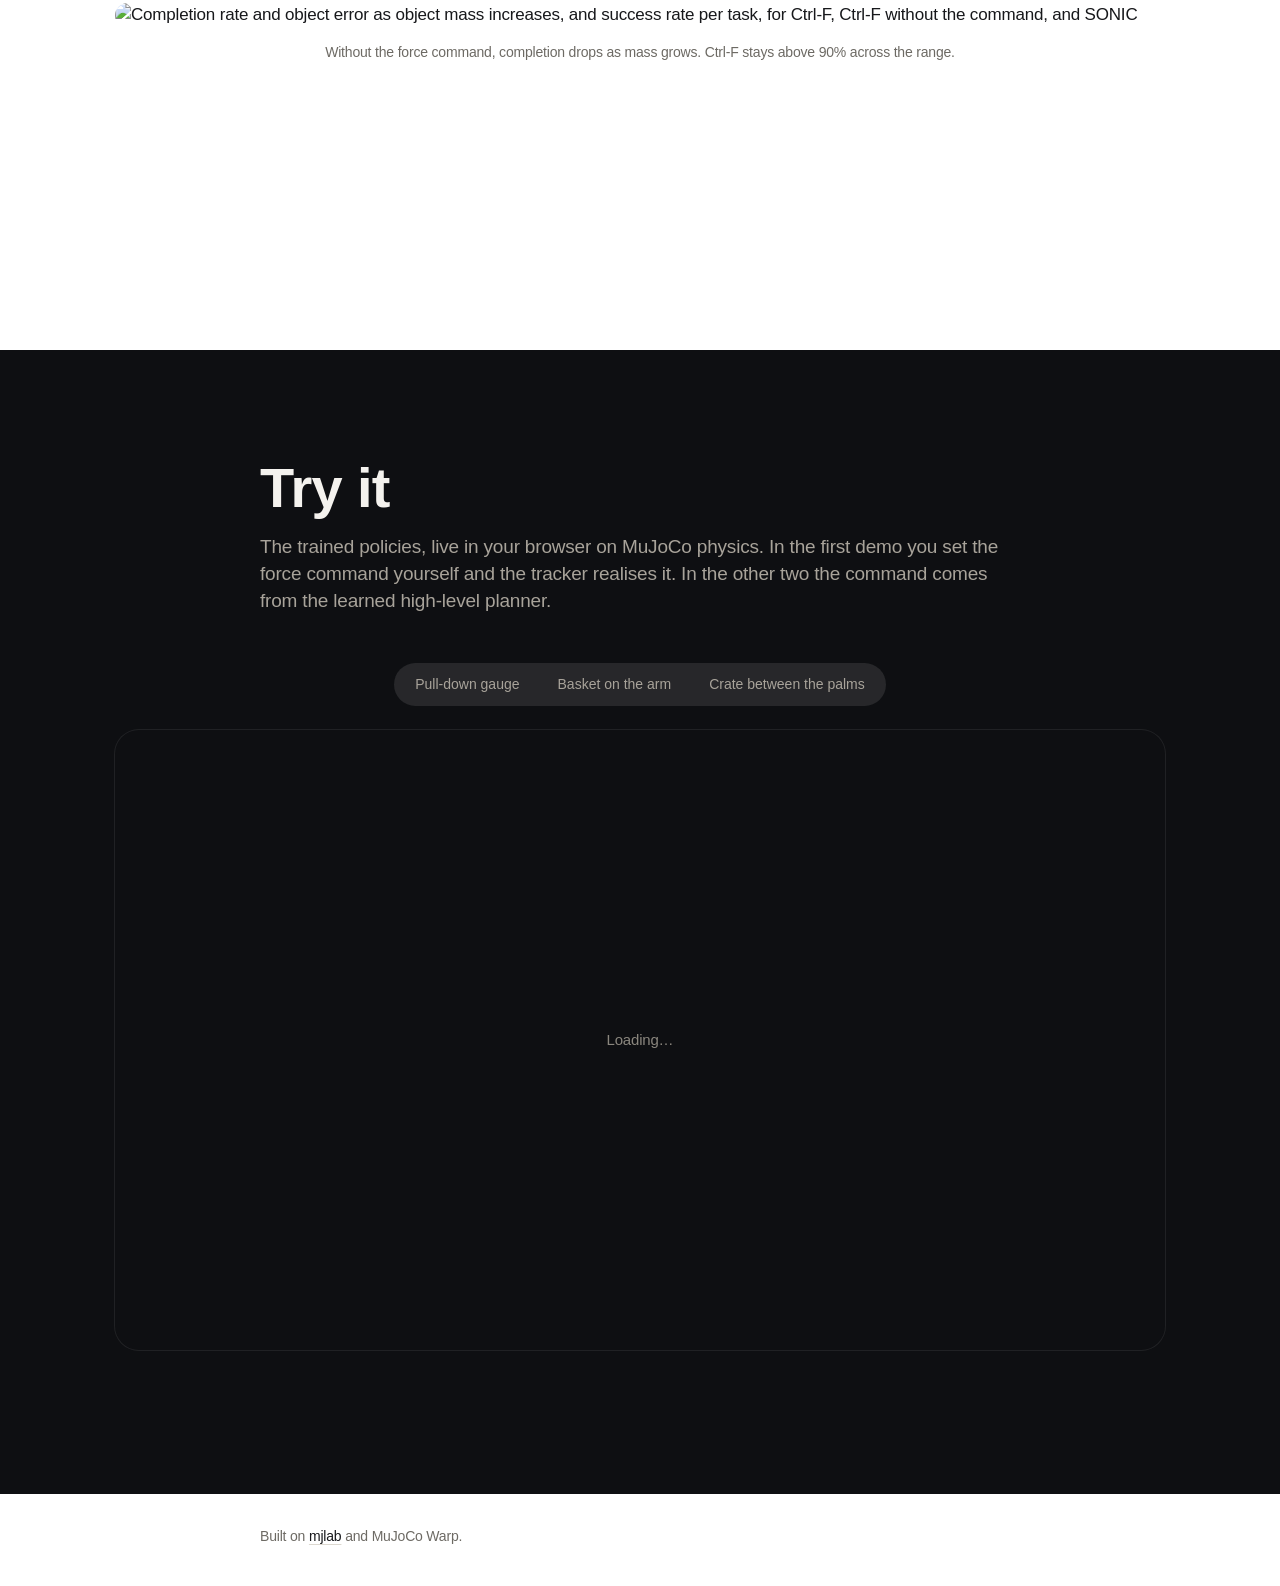
==== commit 5e92eb8e: "Video: white edges in fullscreen and on the page The film is white, so the card's beige fill showed " ====
--- a/index.html
+++ b/index.html
@@ -8,7 +8,7 @@
 <link rel="preconnect" href="https://fonts.googleapis.com">
 <link rel="preconnect" href="https://fonts.gstatic.com" crossorigin>
 <link href="https://fonts.googleapis.com/css2?family=Inter+Tight:wght@600;700&family=Inter:wght@400;500;600&display=swap" rel="stylesheet">
-<link rel="stylesheet" href="styles.css?v=41">
+<link rel="stylesheet" href="styles.css?v=43">
 </head>
 <body>
 
--- a/styles.css
+++ b/styles.css
@@ -0,0 +1,354 @@
+/* Ctrl-F project page, combined variant: a dark full-bleed video hero, then the light page.
+   Light variant notes: White and pale-grey bands, one typeface,
+   large type contrast, generous space, media in rounded cards, colour only on buttons. */
+
+:root {
+  --page: #ffffff;
+  --band: #f4f2ee;
+  --fill: #ebe8e2;
+  --hair: #dcd8d0;
+  --ink: #17181b;
+  --ink2: #6d6a64;
+  --accent: #17181b;
+  --display: -apple-system, BlinkMacSystemFont, "SF Pro Display", "Inter Tight", "Inter", "Helvetica Neue", Arial, sans-serif;
+  --text: -apple-system, BlinkMacSystemFont, "SF Pro Text", "Inter", "Helvetica Neue", Arial, sans-serif;
+  --mono: ui-monospace, "SF Mono", Menlo, Consolas, monospace;
+  --gut: 20px;
+  --mid: 1050px;
+  --copy: 760px;
+  --sec: 96px;
+  --r-lg: 24px;
+  --r-md: 16px;
+}
+@media (min-width: 735px) { :root { --gut: 40px; --sec: 128px; } }
+@media (min-width: 1069px) { :root { --sec: 144px; } }
+
+* { box-sizing: border-box; }
+[hidden] { display: none !important; }
+html { scroll-behavior: smooth; scroll-padding-top: 76px; -webkit-text-size-adjust: 100%; }
+body {
+  margin: 0; background: var(--page); color: var(--ink);
+  font-family: var(--text); font-size: 17px; line-height: 1.47; letter-spacing: -0.011em;
+  -webkit-font-smoothing: antialiased;
+}
+a { color: var(--ink); text-decoration: underline; text-decoration-color: var(--hair); text-underline-offset: 3px; }
+a:hover { text-decoration-color: var(--ink); }
+img, video { display: block; width: 100%; height: auto; }
+p { margin: 0; text-wrap: pretty; }
+h1, h2, h3 { margin: 0; font-family: var(--display); font-weight: 600; text-wrap: balance; }
+
+/* layout */
+.wrap, .wrap-mid { width: min(var(--mid), calc(100% - 2 * var(--gut))); margin-inline: auto; }
+.wrap-copy { width: min(var(--copy), calc(100% - 2 * var(--gut))); margin-inline: auto; }
+.sec { padding-block: var(--sec); }
+.band { background: var(--band); }
+
+/* type */
+.title { font-size: 32px; line-height: 1.12; letter-spacing: -0.015em; margin: 28px 0 0; }
+.hx { font-size: 32px; line-height: 1.1; letter-spacing: -0.012em; }
+.hl-head { font-size: 22px; line-height: 1.2; letter-spacing: -0.01em; }
+.hl-sub { font-size: 19px; line-height: 1.25; letter-spacing: -0.01em; margin: 0 0 16px; }
+.lede { color: var(--ink2); font-size: 17px; margin-top: 16px; }
+.lede.big { color: var(--ink); }
+.head { margin-bottom: 48px; }
+.head.sub { margin-top: 96px; margin-bottom: 36px; }
+.block { margin-top: 80px; }
+.head + .block, .head + .wrap-mid { margin-top: 0; }
+@media (min-width: 735px) {
+  .title { font-size: 52px; line-height: 1.07; }
+  .hx { font-size: 48px; line-height: 1.08; }
+  .hl-head { font-size: 28px; }
+  .hl-sub { font-size: 21px; }
+  .lede { font-size: 19px; line-height: 1.42; }
+  .lede.big { font-size: 21px; line-height: 1.45; letter-spacing: 0.002em; }
+}
+@media (min-width: 1069px) {
+  .title { font-size: 64px; line-height: 1.05; letter-spacing: -0.02em; }
+  .hx { font-size: 56px; line-height: 1.07; }
+}
+
+/* nav: a plain bar on the top edge. Solid white with a hairline over the page;
+   transparent with light text while it sits over the dark hero (motion.js adds .over). */
+.nav {
+  position: fixed; z-index: 50; top: 0; left: 0; right: 0; height: 56px;
+  display: flex; align-items: center; gap: 28px;
+  padding: 0 max(var(--gut), calc((100% - var(--mid)) / 2));
+  background: rgba(255,255,255,0.68);
+  -webkit-backdrop-filter: saturate(180%) blur(20px); backdrop-filter: saturate(180%) blur(20px);
+  box-shadow: 0 1px 0 var(--hair);
+  transition: background .35s ease, box-shadow .35s ease;
+}
+.nav-brand { display: inline-flex; gap: 4px; margin-right: auto; text-decoration: none !important; }
+.nav-links { display: flex; gap: 22px; overflow-x: auto; scrollbar-width: none; }
+.nav-links::-webkit-scrollbar { display: none; }
+.nav-links a {
+  position: relative; padding: 6px 0; white-space: nowrap;
+  color: var(--ink2); font-size: 13px; text-decoration: none; transition: color .35s ease;
+}
+.nav-links a:hover { color: var(--ink); }
+.nav-links a.is-current { color: var(--ink); }
+.nav-links a.is-current::after {
+  content: ""; position: absolute; left: 0; right: 0; bottom: 0; height: 1.5px; border-radius: 1px; background: currentColor;
+}
+.nav.over { background: transparent; box-shadow: none; -webkit-backdrop-filter: none; backdrop-filter: none; }
+.nav.over .nav-links a { color: rgba(244,242,238,0.72); }
+.nav.over .nav-links a:hover, .nav.over .nav-links a.is-current { color: #f4f2ee; }
+.nav.over .key { box-shadow: 0 0 0 1px rgba(255,255,255,0.18); background: rgba(244,242,238,0.94); }
+@media (max-width: 734px) { .nav-links { display: none; } }
+
+/* pills */
+.pill {
+  display: inline-flex; align-items: center; justify-content: center; height: 32px; padding: 0 15px;
+  border-radius: 999px; font-size: 13px; white-space: nowrap; border: 1px solid transparent;
+  text-decoration: none !important;
+}
+.pill.solid { background: var(--ink); color: #fff; }
+.pill.solid:hover { background: #3a3a3d; }
+.pill.out { border-color: var(--ink); color: var(--ink); }
+.pill.out:hover { background: var(--ink); color: #fff; }
+.pill.quiet { color: var(--ink2); background: var(--fill); }
+.pill.lg { height: 44px; padding: 0 22px; font-size: 17px; }
+
+/* hero */
+.hero { padding-top: 120px; text-align: center; }
+.links { display: flex; flex-wrap: wrap; justify-content: center; gap: 12px; margin-top: 32px; }
+.hero-stage { margin-top: 56px; }
+.hero-video { aspect-ratio: 16 / 9; object-fit: cover; border-radius: var(--r-lg); background: var(--fill); }
+@media (min-width: 735px) { .hero { padding-top: 140px; } .hero-stage { margin-top: 64px; } }
+
+/* keycap wordmark: white caps on a light-grey body, like a laptop keyboard */
+.wordmark {
+  display: flex; align-items: center; justify-content: center; gap: 0.16em; margin: 0;
+  font-family: var(--display); font-size: clamp(56px, 10vw, 112px); line-height: 1;
+}
+.key {
+  display: inline-block; font-weight: 600; line-height: 1; letter-spacing: -0.02em;
+  color: var(--ink); background: #fff; border-radius: 0.16em; padding: 0.18em 0.32em 0.22em;
+  box-shadow: 0 0 0 1px rgba(0,0,0,0.08), 0 0.05em 0 0 #dcd8d0, 0 0.1em 0.3em rgba(0,0,0,0.08);
+}
+.key-sm { font-size: 12px; padding: 0.32em 0.52em 0.36em; border-radius: 4px; }
+.plus { font-weight: 300; font-size: 0.5em; color: var(--ink2); margin: 0 0.04em; }
+
+.hero .key { position: relative; padding: 0 0 0.12em; background: none; box-shadow: none; }
+.hero .key::before { /* the key's body: starts one travel below the top, so nothing shows above a pressed cap */
+  content: ""; position: absolute; left: 0; right: 0; top: 0.12em; bottom: 0;
+  background: #dcd8d0; border-radius: 0.16em;
+  box-shadow: 0 0 0 1px rgba(0,0,0,0.06), 0 0.12em 0.4em rgba(0,0,0,0.10);
+}
+.hero .cap {
+  display: block; position: relative; color: var(--ink); background: #fff;
+  border-radius: 0.16em; padding: 0.18em 0.32em 0.22em;
+  box-shadow: inset 0 0 0 1px rgba(0,0,0,0.06), inset 0 -0.03em 0 rgba(0,0,0,0.05);
+  animation: 5s linear infinite;
+}
+.hero .key:first-child .cap { animation-name: press-ctrl; }
+.hero .key:last-child .cap { animation-name: press-f; }
+@keyframes press-ctrl {
+  0%, 8%      { transform: none; animation-timing-function: ease-in; }
+  9.5%, 36%   { transform: translateY(0.06em); background: #f4f2ee; animation-timing-function: ease-out; }
+  38%         { transform: translateY(-0.008em); }
+  39.5%, 100% { transform: none; }
+}
+@keyframes press-f {
+  0%, 20%     { transform: none; animation-timing-function: ease-in; }
+  21.5%, 36%  { transform: translateY(0.06em); background: #f4f2ee; animation-timing-function: ease-out; }
+  38%         { transform: translateY(-0.008em); }
+  39.5%, 100% { transform: none; }
+}
+@media (prefers-reduced-motion: reduce) { .hero .cap { animation: none; } }
+
+/* media */
+.card { border-radius: var(--r-lg); background: var(--fill); overflow: hidden; }
+.card.white { background: #fff; }
+#video video.card { aspect-ratio: 16 / 9; object-fit: cover; background: #fff; }   /* the film is white: no fill may show at its edges */
+#video video.card:fullscreen { object-fit: contain; background: #fff; border-radius: 0; }   /* whole frame on a 16:10 screen, white letterbox */
+#video video.card:-webkit-full-screen { object-fit: contain; background: #fff; border-radius: 0; }
+.card.pad { padding: 24px; }
+.band .card.white { box-shadow: none; }
+img.card { background: #fff; }
+.figcap { margin-top: 14px; color: var(--ink2); font-size: 14px; line-height: 1.45; }
+.figcap.center { text-align: center; max-width: 640px; margin-inline: auto; }
+
+/* comparison grids */
+.grid { display: grid; gap: 10px 12px; align-items: start; }
+.grid-2 { grid-template-columns: repeat(2, minmax(0, 1fr)); }
+.grid-3 { grid-template-columns: repeat(3, minmax(0, 1fr)); }
+.grid.labeled.grid-2 { grid-template-columns: auto repeat(2, minmax(0, 1fr)); }
+.grid.labeled.grid-3 { grid-template-columns: auto repeat(3, minmax(0, 1fr)); }
+.gap-wide { gap: 40px 32px; }
+.grid video { aspect-ratio: 16 / 9; object-fit: cover; border-radius: var(--r-md); background: var(--fill); }
+.grid.portrait video { aspect-ratio: 8 / 9; object-position: 50% 40%; }
+.hdr, .row { font-size: 13px; color: var(--ink2); line-height: 1.3; font-weight: 500; }
+.hdr { padding: 0 2px 2px; }
+.row { align-self: center; padding-right: 10px; }
+.grid .grid { margin-top: 0; }
+
+/* task tiles */
+.tiles { display: grid; grid-template-columns: repeat(3, minmax(0, 1fr)); gap: 10px; max-width: 640px; margin-inline: auto; }
+.tile { position: relative; }
+.tile video { aspect-ratio: 4 / 5; object-fit: cover; border-radius: var(--r-md); background: var(--fill); }
+.tile .tag { position: absolute; top: 10px; left: 12px; font-size: 13px; font-weight: 600; color: var(--ink); }
+
+/* live demos: segmented control above a rounded stage */
+.demo-tabs {
+  display: flex; width: fit-content; max-width: 100%; margin: 0 auto 24px; padding: 3px; gap: 2px;
+  border-radius: 999px; background: var(--fill); overflow-x: auto; scrollbar-width: none;
+}
+.demo-tabs button {
+  padding: 8px 18px; border: 0; border-radius: 999px; background: none; white-space: nowrap;
+  color: var(--ink2); font: inherit; font-size: 14px; cursor: pointer;
+}
+.demo-tabs button:hover { color: var(--ink); }
+.demo-tabs button.is-active { background: #fff; color: var(--ink); box-shadow: 0 1px 4px rgba(0,0,0,0.10); }
+.demo-frame { position: relative; height: 620px; border-radius: var(--r-lg); overflow: hidden; background: #0e0f12; }
+.demo-frame iframe { width: 100%; height: 100%; border: 0; display: block; }
+.demo-placeholder { position: absolute; inset: 0; display: grid; place-items: center; color: #8a867e; font-size: 15px; }
+
+/* citation */
+pre {
+  margin: 24px 0 0; padding: 20px 22px; overflow-x: auto;
+  background: var(--band); border-radius: var(--r-md);
+  color: var(--ink); font-family: var(--mono); font-size: 13px; line-height: 1.6;
+}
+.foot { margin-top: 20px; color: var(--ink2); font-size: 14px; }
+
+/* load switch for the labelled grids: phones only (main.js builds it from the column headers) */
+.load-switch { display: none; }
+
+@media (max-width: 734px) {
+  .grid.labeled.grid-2, .grid.labeled.grid-3 { grid-template-columns: minmax(0, 1fr); }
+  .grid.labeled > div:first-child, .grid.labeled > .hdr, .grid.labeled > video.off { display: none; }
+  .grid.labeled .row { padding: 8px 0 0; }
+  .load-switch {
+    display: flex; width: fit-content; margin: 0 0 14px; padding: 3px; gap: 2px;
+    border-radius: 999px; background: var(--fill);
+  }
+  .load-switch button {
+    padding: 6px 14px; border: 0; border-radius: 999px; background: none;
+    color: var(--ink2); font: inherit; font-size: 13px; cursor: pointer;
+  }
+  .load-switch button.is-active { background: var(--seg-on, #fff); color: var(--ink); box-shadow: 0 1px 4px rgba(0,0,0,0.10); }
+  .gap-wide { grid-template-columns: minmax(0, 1fr); }
+  .grid { gap: 6px 8px; }
+  .hdr { font-size: 12px; }
+  .tiles { gap: 6px; }
+  .tile .tag { font-size: 11px; top: 6px; left: 8px; }
+  .demo-frame { height: 920px; }
+  .card.pad { padding: 12px; }
+}
+
+/* ---- combined variant: dark full-bleed hero ---- */
+.hero {
+  position: relative; overflow: hidden; padding: 0; text-align: left;
+  min-height: min(100vh, 880px); min-height: min(100svh, 880px);
+  display: grid; align-items: end; background: #0e0f12; color: #f4f2ee;
+}
+.hero-video {
+  position: absolute; inset: 0; width: 100%; height: 100%; aspect-ratio: auto;
+  object-fit: cover; object-position: 60% 50%; border-radius: 0; background: #0e0f12;
+}
+.hero-shade { position: absolute; inset: 0; background: linear-gradient(180deg, rgba(0,0,0,0) 40%, rgba(0,0,0,0.30) 62%, rgba(0,0,0,0.72) 100%); }
+.hero-inner { position: relative; padding: 0 0 56px; }
+.hero .wordmark { justify-content: flex-start; font-size: clamp(44px, 7vw, 88px); }
+.hero .title { color: #f4f2ee; max-width: 15em; margin-top: 22px; }
+.hero .links { justify-content: flex-start; margin-top: 28px; }
+.hero .authors { color: #f4f2ee; max-width: 46em; margin: 20px 0 0; font-size: 16px; font-weight: 500; line-height: 1.5; text-wrap: balance; }
+.hero .affil { color: rgba(244,242,238,.68); margin: 4px 0 0; font-size: 14px; line-height: 1.5; }
+.hero .authors span, .hero .affil span { white-space: nowrap; }
+@media (min-width: 735px) { .hero .authors { font-size: 18px; } .hero .affil { font-size: 15px; } }
+.hero .pill.solid { background: #f4f2ee; color: var(--ink); }
+.hero .pill.solid:hover { background: #fff; }
+.hero .pill.out { border-color: rgba(244,242,238,0.8); color: #f4f2ee; }
+.hero .pill.out:hover { background: #f4f2ee; color: var(--ink); }
+.hero span.pill.out, .hero span.pill.out:hover { background: none; color: #f4f2ee; cursor: default; }   /* Code: no link yet */
+.hero .pill.quiet { background: rgba(244,242,238,0.14); color: rgba(244,242,238,0.72); }
+/* keycaps on the dark stage: pale caps on a grey body */
+.hero .key::before { background: #8a867e; box-shadow: 0 0.14em 0.5em rgba(0,0,0,0.5); }
+.hero .cap { background: #f4f2ee; box-shadow: none; }
+@keyframes press-ctrl {
+  0%, 8%      { transform: none; animation-timing-function: ease-in; }
+  9.5%, 36%   { transform: translateY(0.06em); background: #e4e0d8; animation-timing-function: ease-out; }
+  38%         { transform: translateY(-0.008em); }
+  39.5%, 100% { transform: none; }
+}
+@keyframes press-f {
+  0%, 20%     { transform: none; animation-timing-function: ease-in; }
+  21.5%, 36%  { transform: translateY(0.06em); background: #e4e0d8; animation-timing-function: ease-out; }
+  38%         { transform: translateY(-0.008em); }
+  39.5%, 100% { transform: none; }
+}
+@media (max-width: 734px) { .hero { min-height: max(560px, 100svh); } .hero-inner { padding: 76px 0 36px; } }
+
+/* ---- motion pass ---- */
+:root { --ease: cubic-bezier(.28,.11,.32,1); --spring: cubic-bezier(.34,1.32,.64,1); }
+
+/* no grey bands: sections are white and separated by space alone */
+.band { background: var(--page); }
+.sec + .sec { padding-top: calc(var(--sec) * 0.75); }
+
+/* Try it is the one dark stage: the demos are dark themselves */
+.sec.dark { background: #0e0f12; color: #f4f2ee; margin-top: var(--sec); }
+.sec.dark .lede { color: #a8a39a; }
+.sec.dark .demo-tabs { background: rgba(255,255,255,0.10); }
+.sec.dark .demo-tabs button { color: #a8a39a; }
+.sec.dark .demo-tabs button:hover { color: #f4f2ee; }
+.sec.dark .demo-tabs button.is-active { background: #f4f2ee; color: var(--ink); box-shadow: none; }
+.sec.dark .demo-frame { background: #0e0f12; box-shadow: 0 0 0 1px rgba(255,255,255,0.08); }
+.sec.dark + .sec { padding-top: var(--sec); }
+#cite.sec { padding-block: 32px 40px; }   /* only the credits line until there is a citation */
+#cite .foot { margin-top: 0; }
+
+/* reveal */
+.js .rv { opacity: 0; transform: translateY(32px); transition: opacity .9s var(--ease), transform 1.1s var(--spring); }
+.js .rv.in { opacity: 1; transform: none; }
+
+/* hero settles into a card: --p runs 0 -> 1 over the first part of the scroll */
+.hero { --p: 0; background: var(--page); }
+.hero-media {
+  position: absolute; inset: 0; overflow: hidden; background: #0e0f12;
+  transform: scale(calc(1 - 0.06 * var(--p)));
+  transform-origin: 50% 0%;
+  border-radius: calc(28px * var(--p));
+  /* a short lag with a little overshoot, so the card follows the scroll elastically */
+  transition: transform .45s var(--spring), border-radius .45s var(--ease);
+  will-change: transform;
+}
+.hero-inner {
+  opacity: calc(1 - 1.5 * var(--p));
+  transform: translateY(calc(-36px * var(--p)));
+  transition: opacity .35s var(--ease), transform .45s var(--spring);
+  will-change: opacity, transform;
+}
+
+/* method: the figure pinned on the left, the two stages scroll past on the right */
+.method-pin { margin-top: 0; }
+.fig-stages { position: relative; }
+.fig-stages .veil {
+  position: absolute; left: 0; right: 0; background: #fff; opacity: 0; pointer-events: none;
+  transition: opacity .5s var(--ease);
+}
+.fig-stages .v1 { top: 0; height: 50.3%; }
+.fig-stages .v2 { top: 50.3%; bottom: 0; }
+.fig-stages[data-stage="2"] .v1 { opacity: 0.8; }
+.fig-stages[data-stage="1"] .v2 { opacity: 0.8; }
+.step .lede { margin-bottom: 28px; }
+.step .stage-media { gap: 20px 12px; }
+@media (min-width: 1069px) {
+  .method-pin { display: grid; grid-template-columns: minmax(0, 1fr) minmax(0, 1fr); gap: 56px; align-items: start; }
+  .method-pin .pin { position: sticky; top: calc(50vh - 240px); }
+  .steps { display: grid; gap: 22vh; padding: 12vh 0 18vh; }
+  .step { opacity: 0.35; transition: opacity .5s var(--ease); }
+  .js .step.rv.in:not(.is-on) { opacity: 0.35; }
+  .step.is-on, .js .step.rv.in.is-on { opacity: 1; }
+  .step .stage-media { grid-template-columns: minmax(0, 1fr); }
+}
+@media (max-width: 1068px) {
+  .steps { display: grid; gap: 72px; margin-top: 56px; }
+  .fig-stages .veil { display: none; }
+}
+
+@media (prefers-reduced-motion: reduce) {
+  .js .rv { opacity: 1; transform: none; transition: none; }
+  .hero-media, .hero-inner { transform: none; opacity: 1; }
+  .step, .fig-stages .veil { transition: none; }
+}
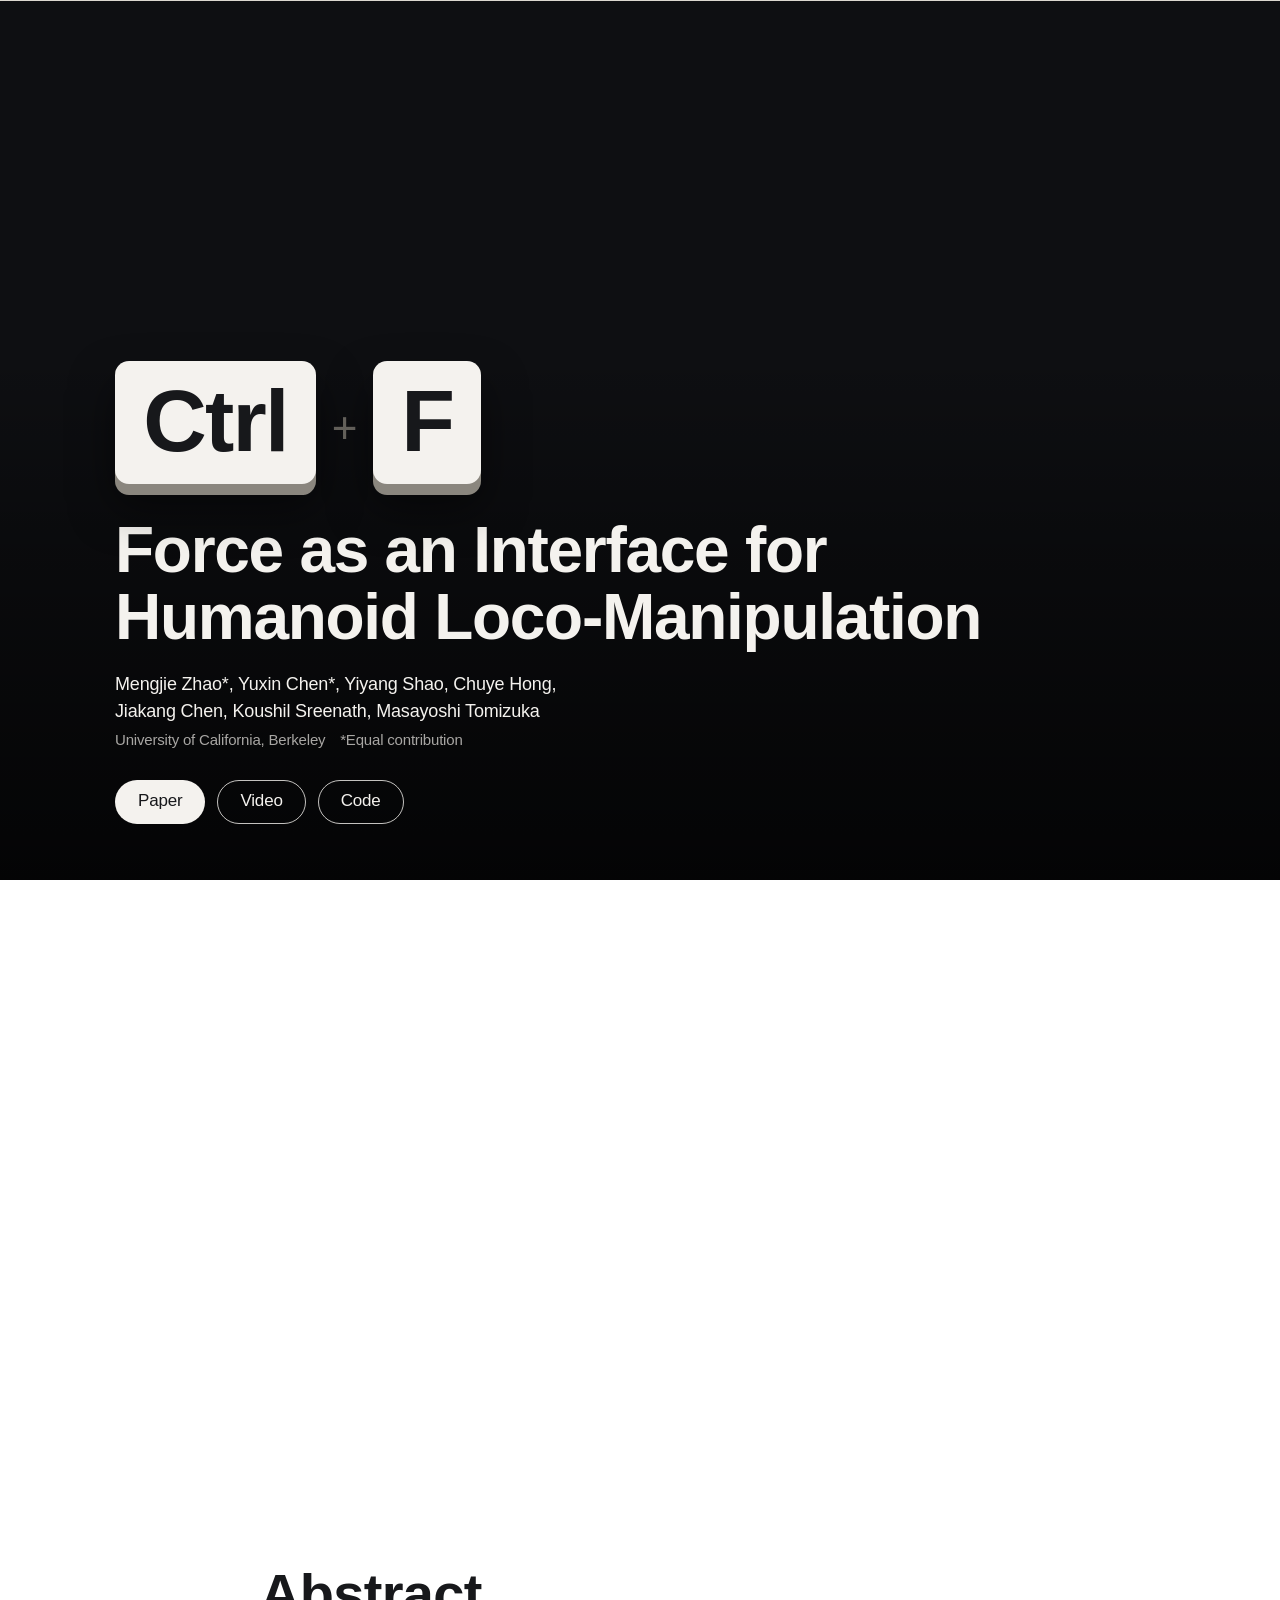
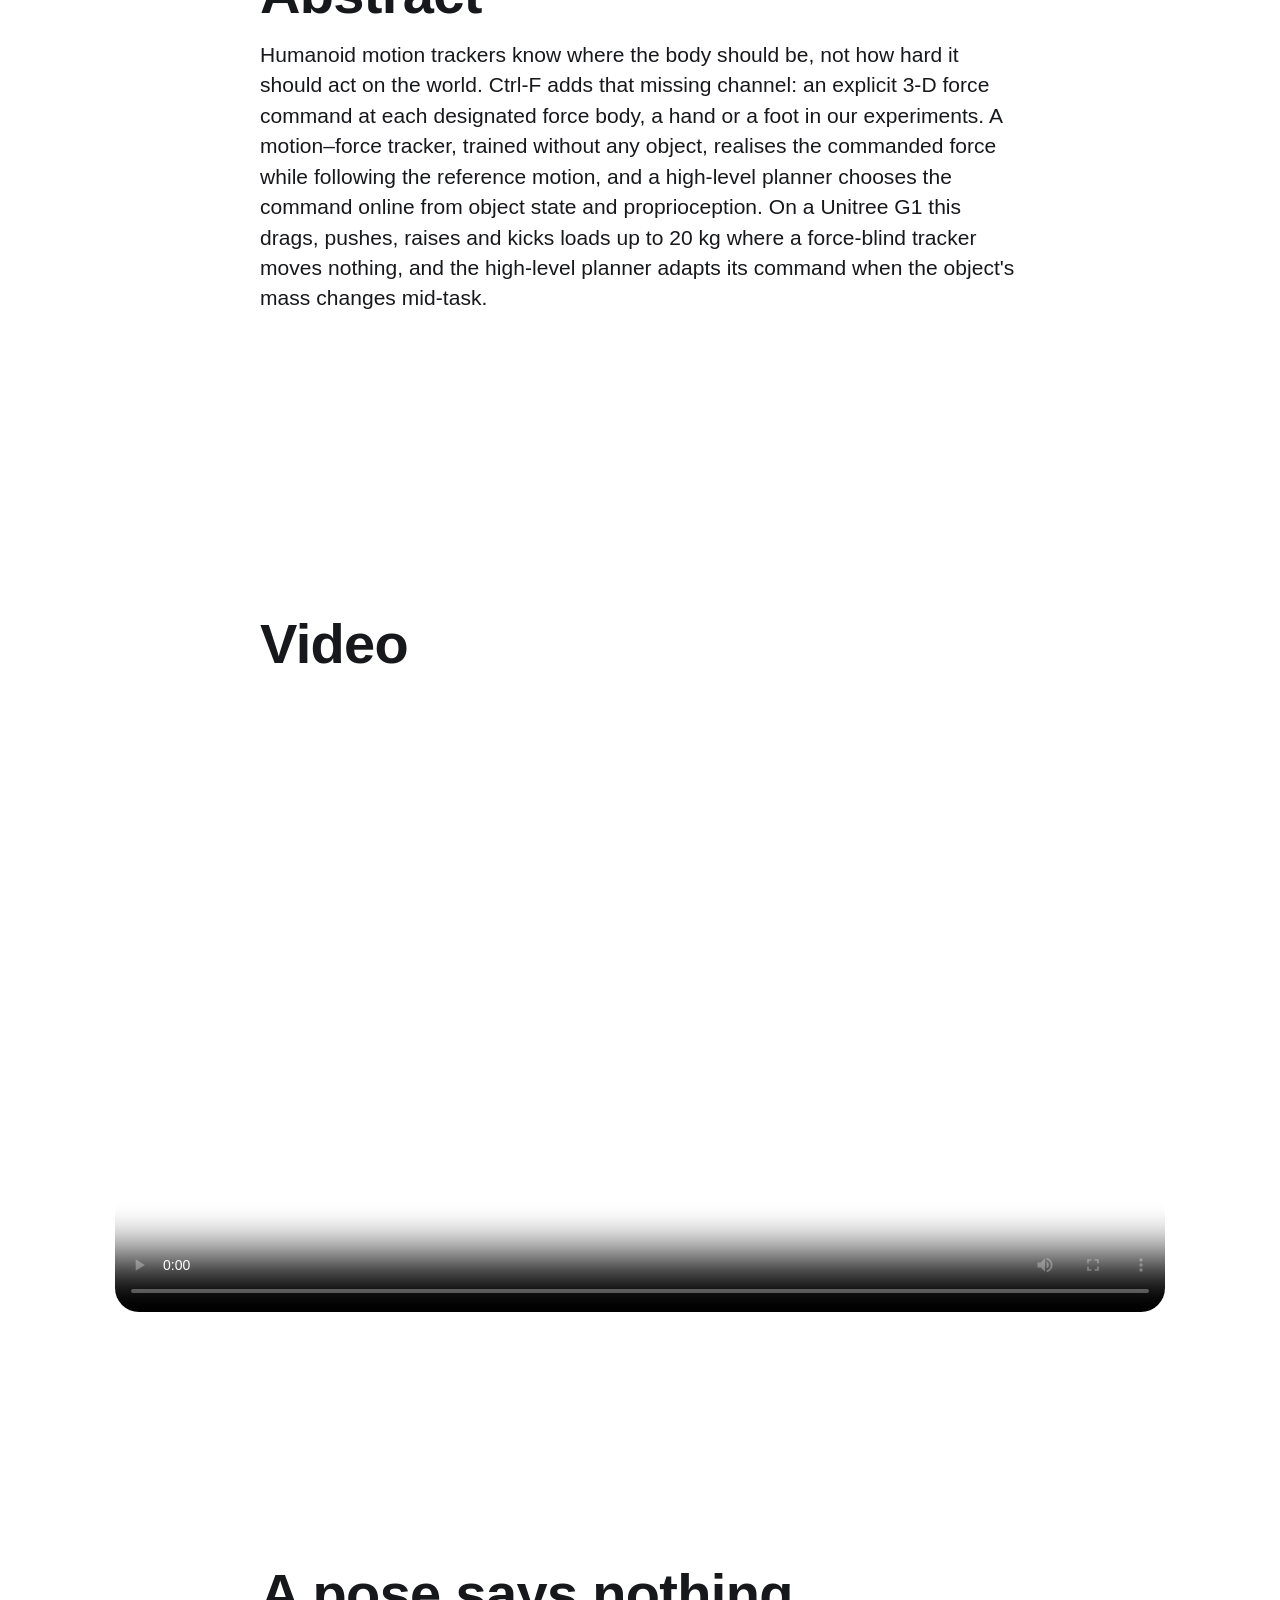
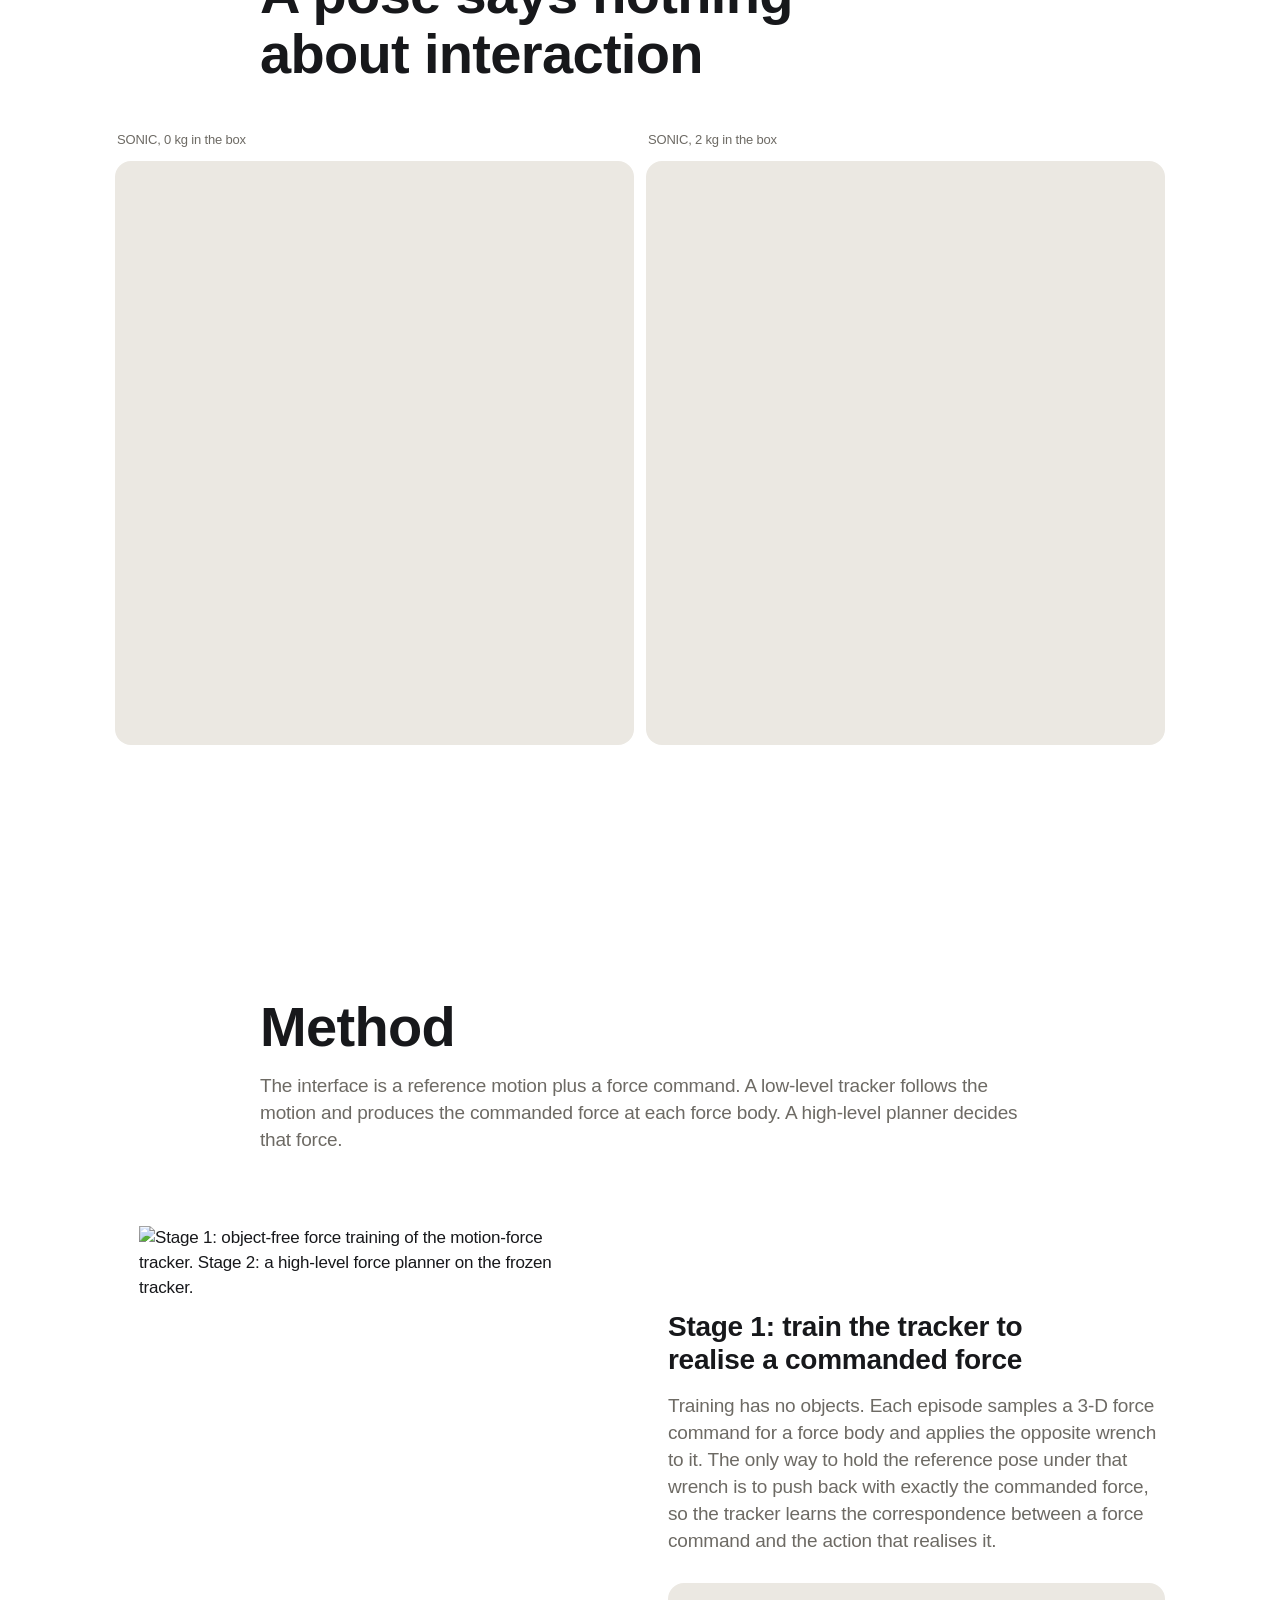
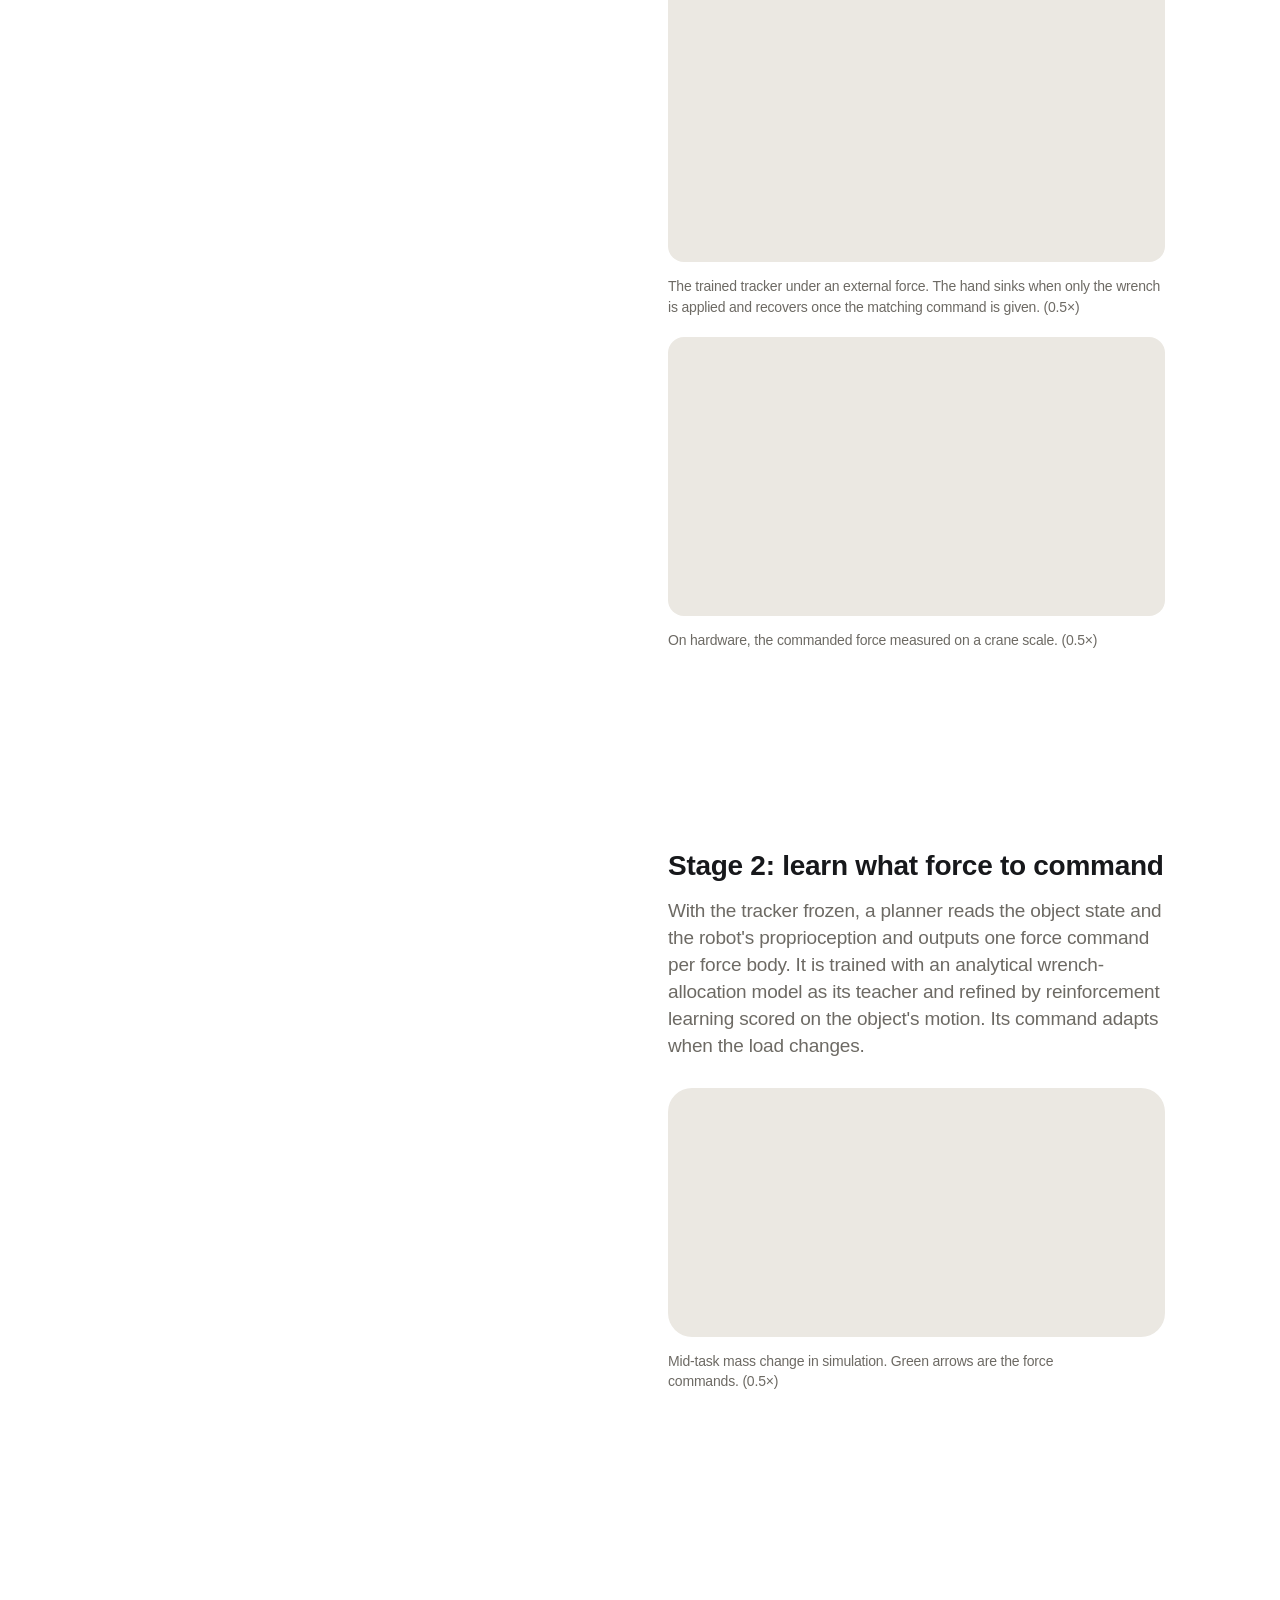
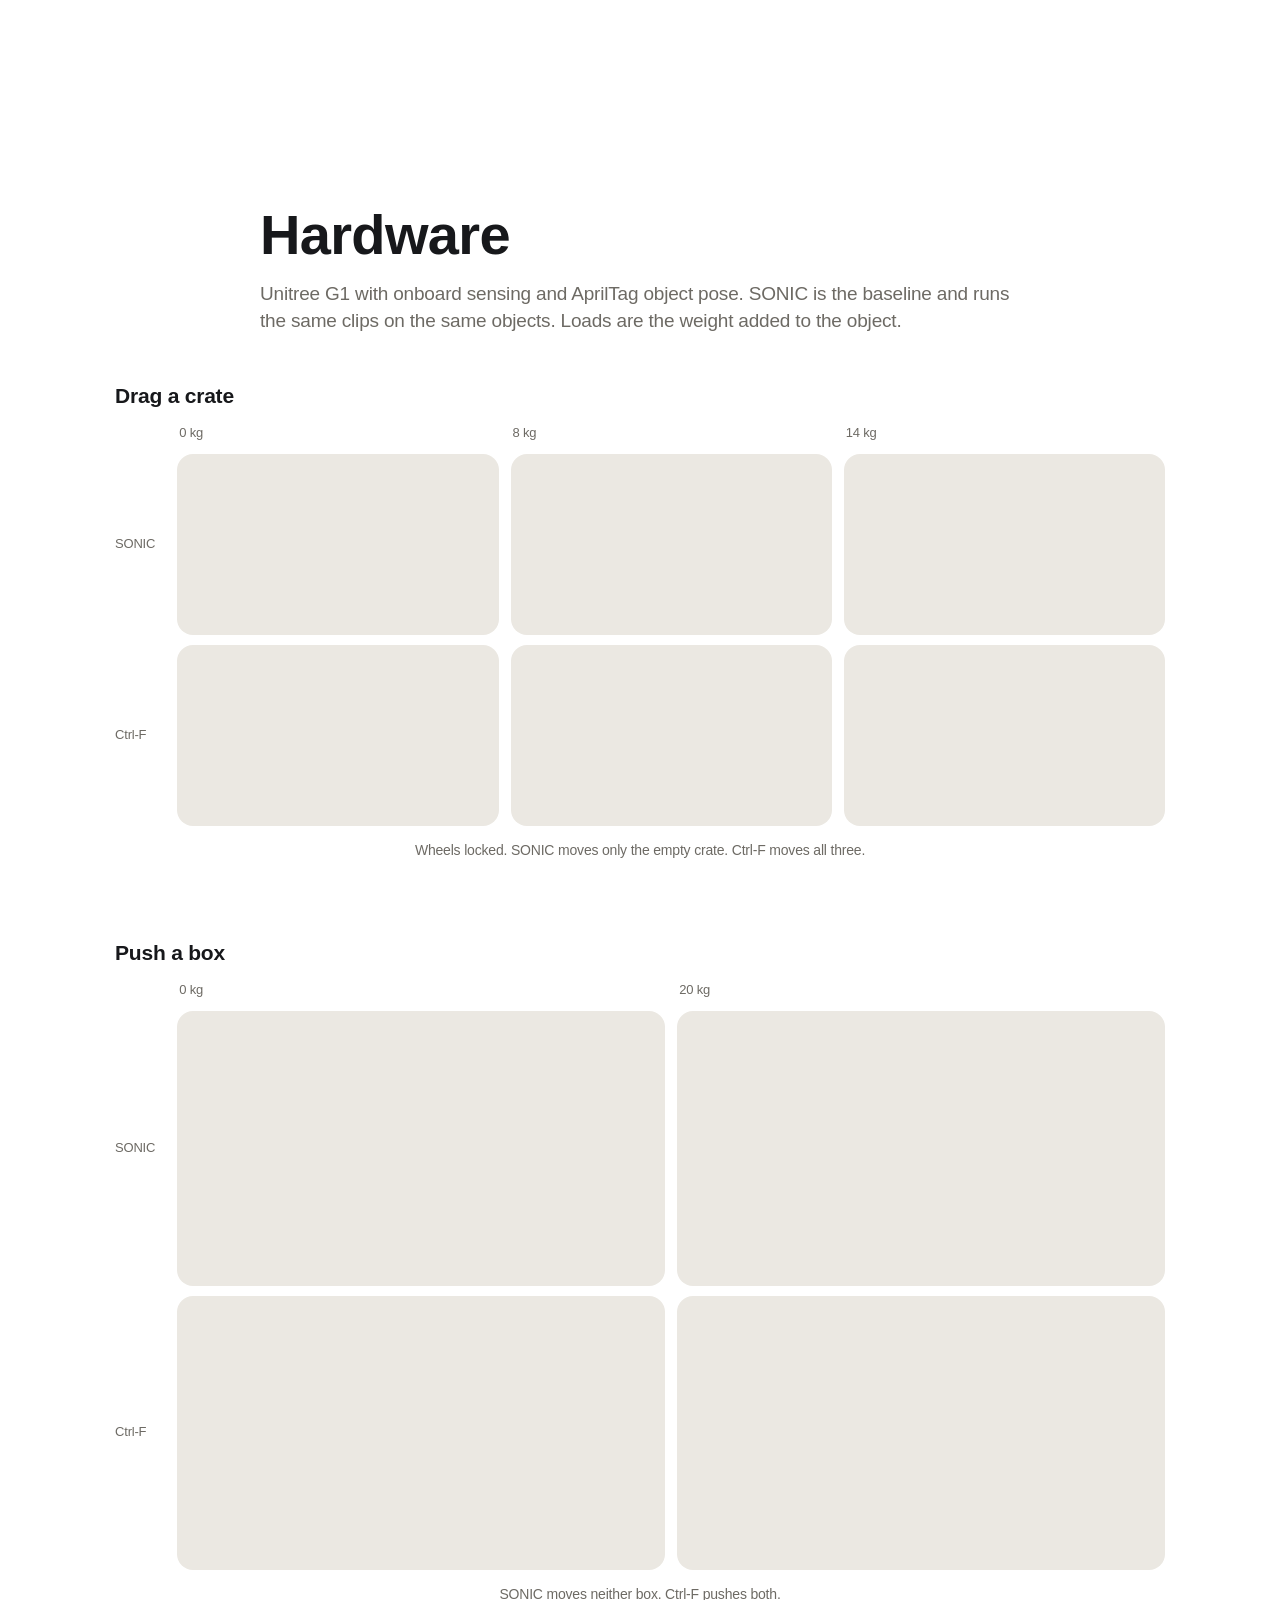
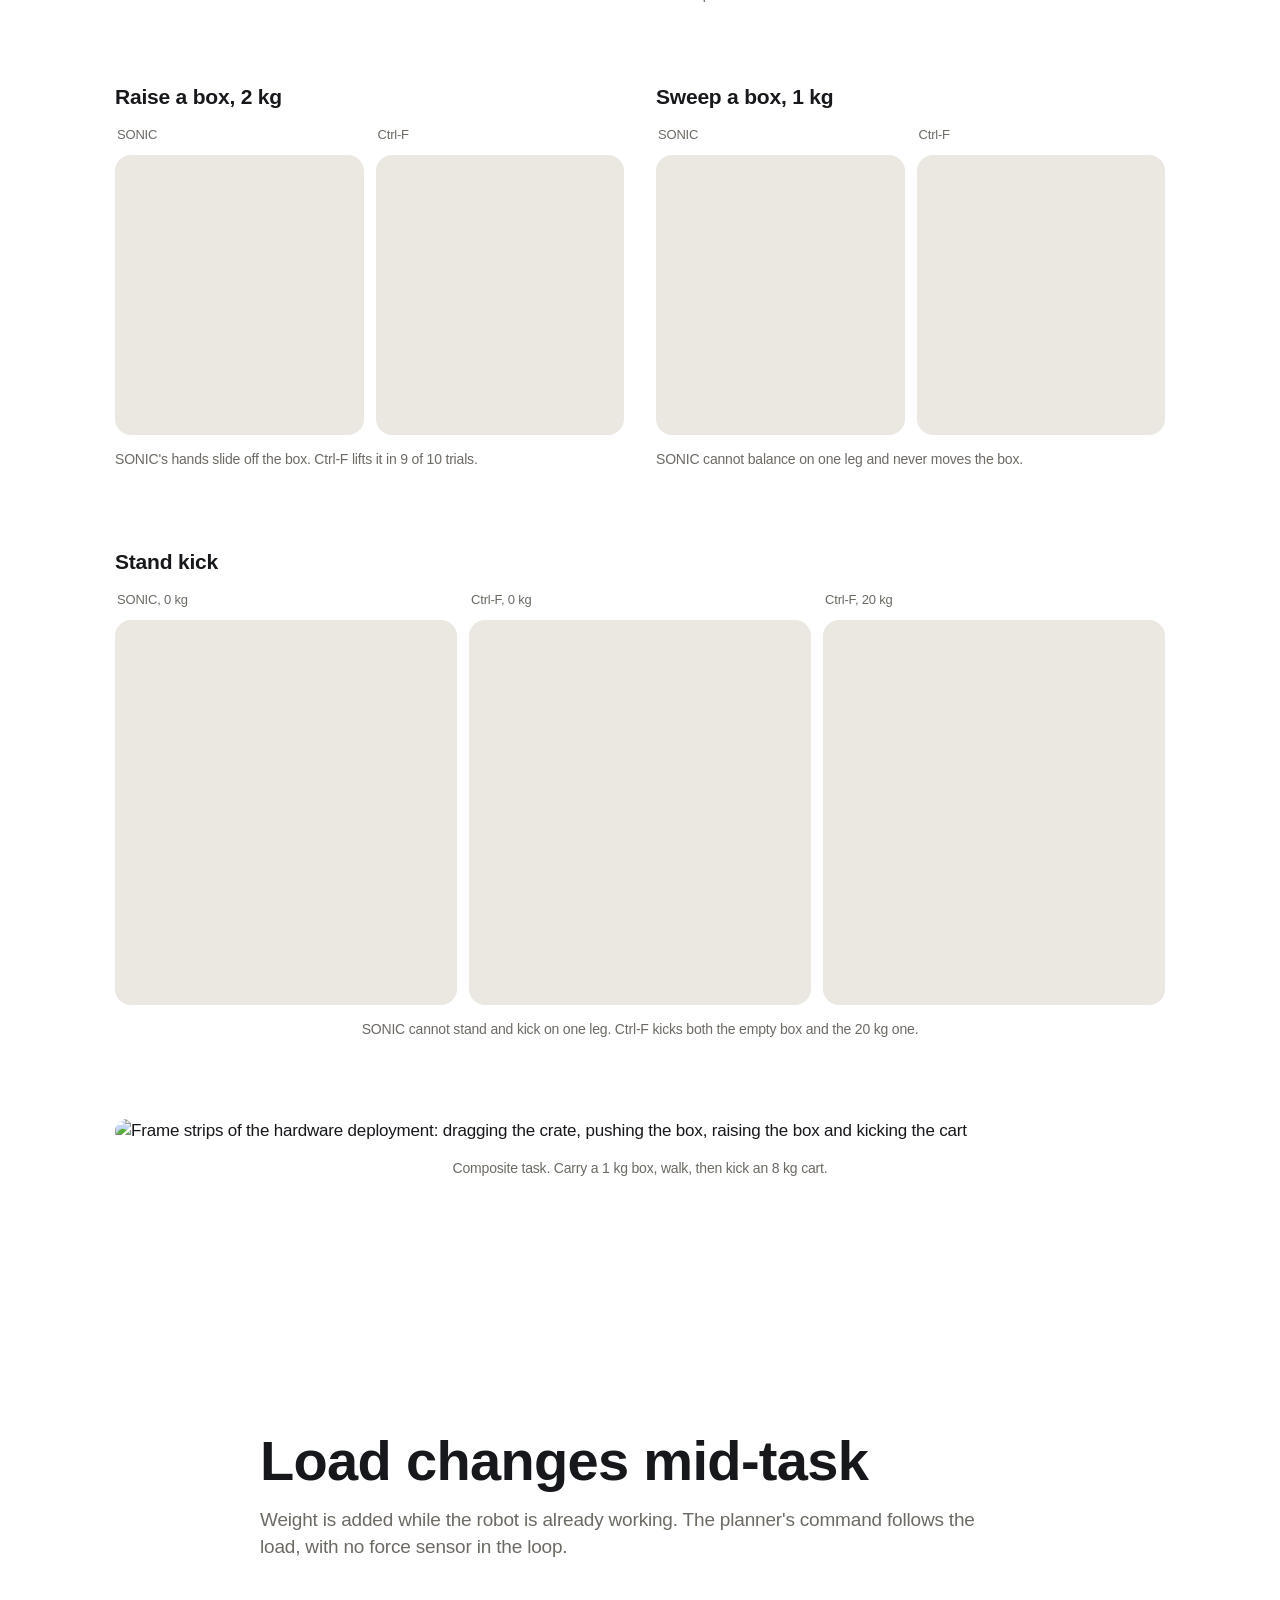
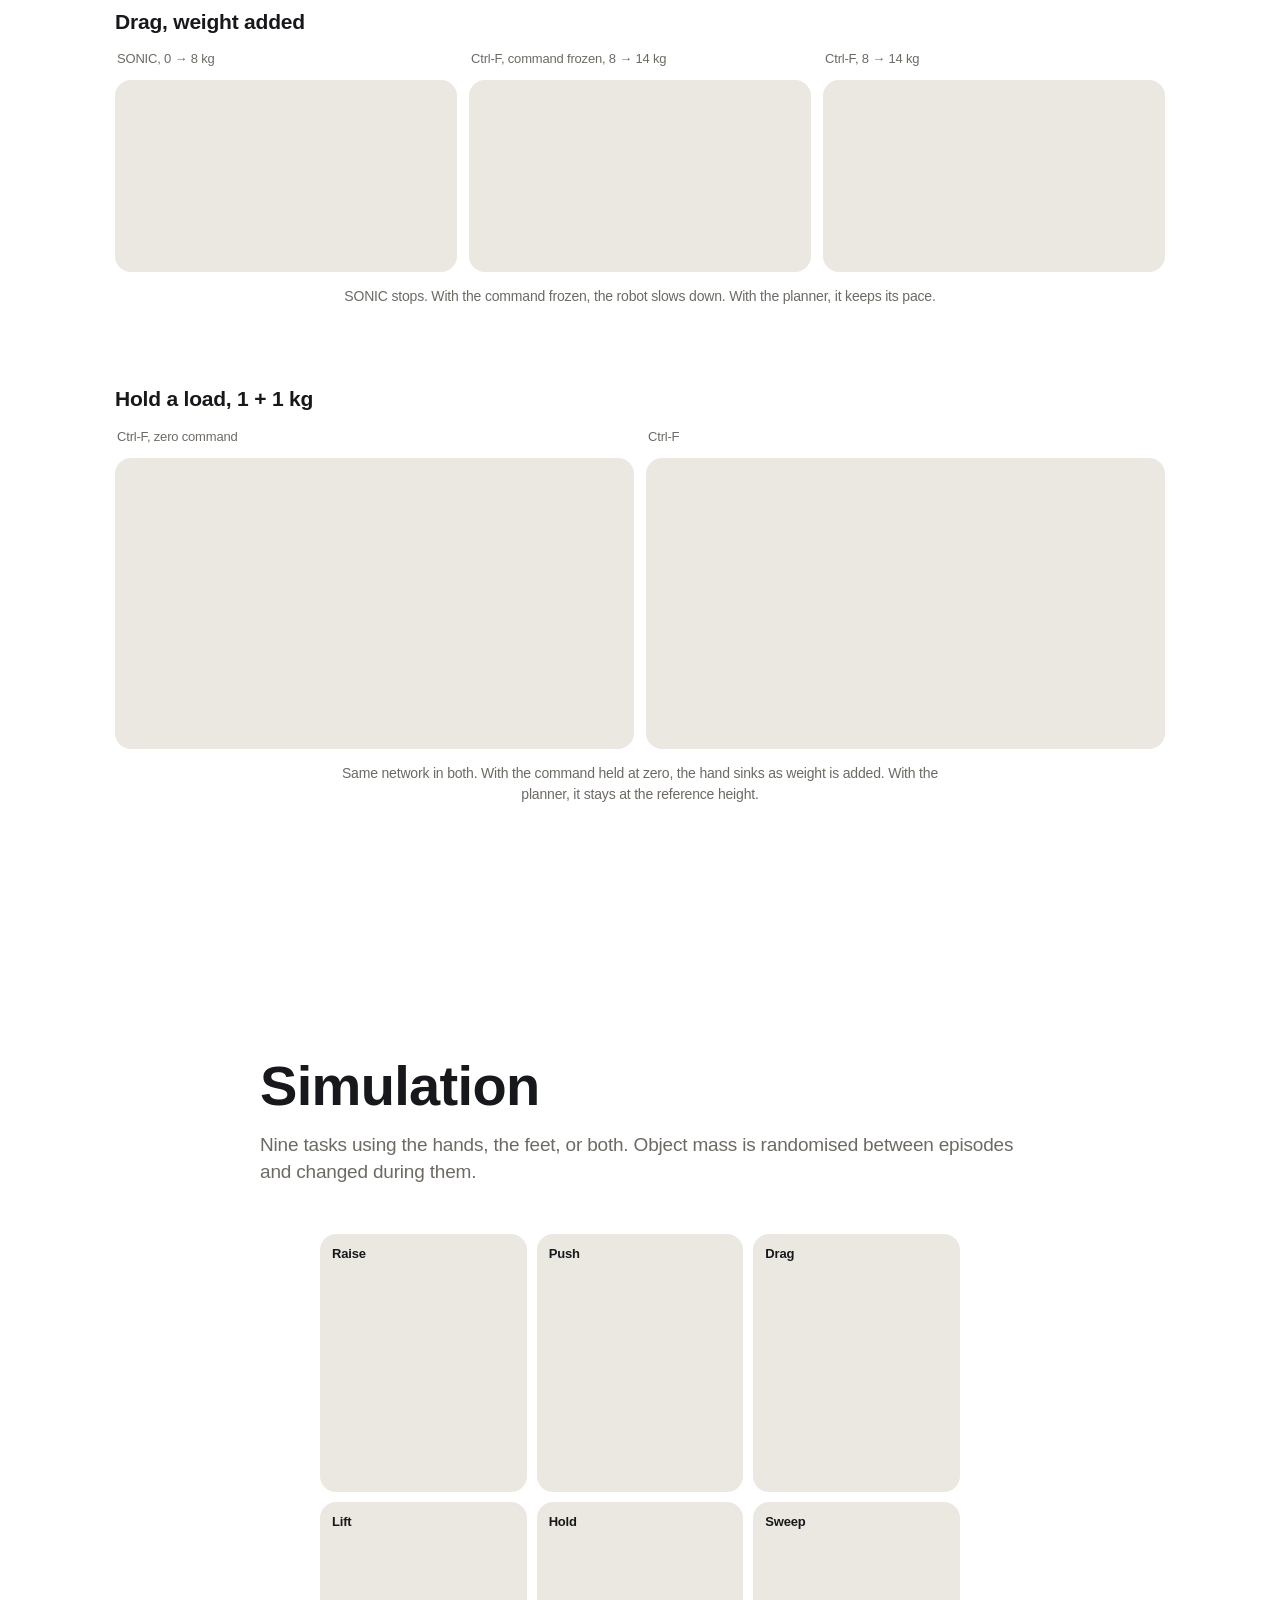
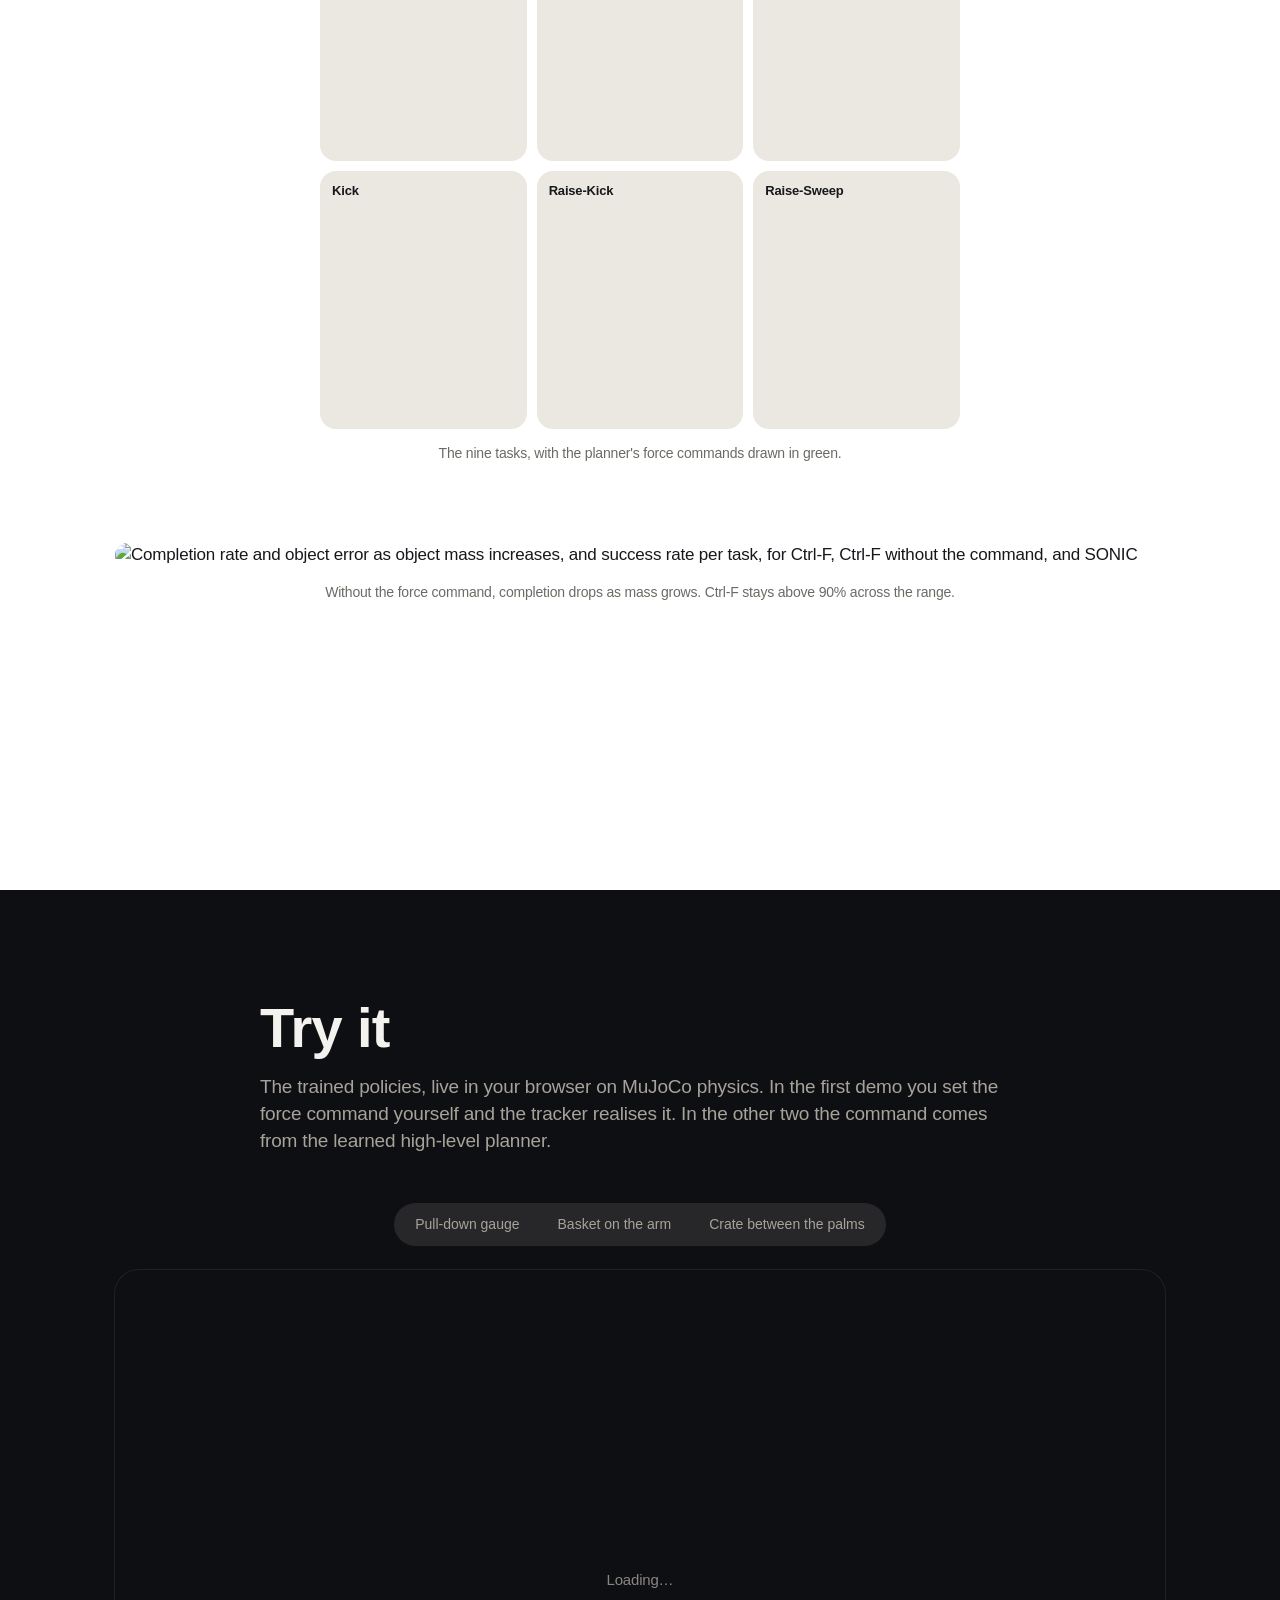
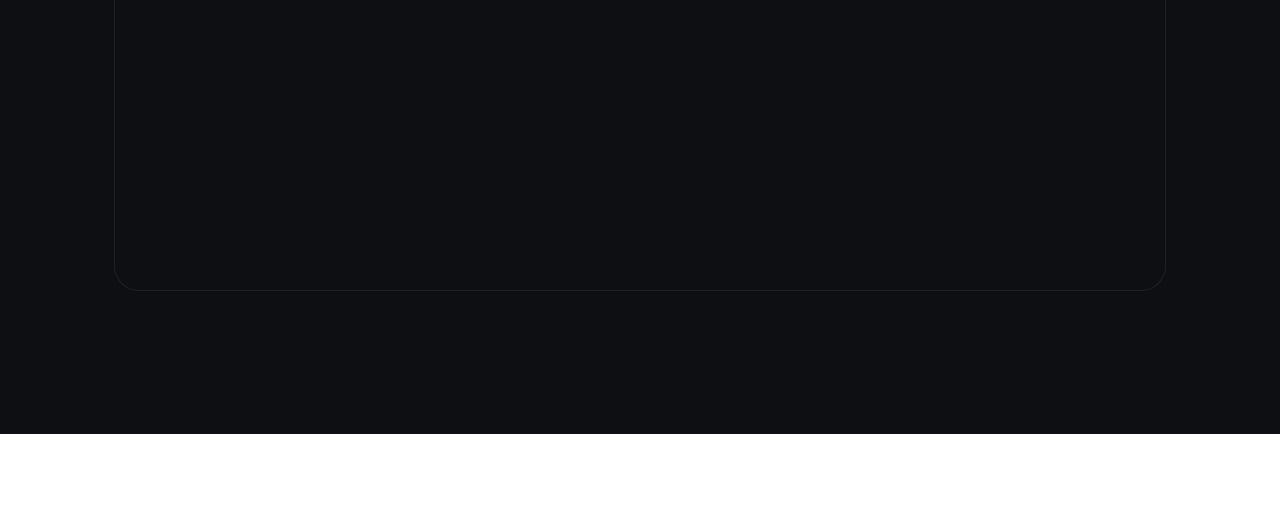
==== commit 553100be: "Find bar nav: scrolling presses Ctrl, then F, to open it The nav is now a find bar for "force" that " ====
--- a/index.html
+++ b/index.html
@@ -8,12 +8,20 @@
 <link rel="preconnect" href="https://fonts.googleapis.com">
 <link rel="preconnect" href="https://fonts.gstatic.com" crossorigin>
 <link href="https://fonts.googleapis.com/css2?family=Inter+Tight:wght@600;700&family=Inter:wght@400;500;600&display=swap" rel="stylesheet">
-<link rel="stylesheet" href="styles.css?v=43">
+<link rel="stylesheet" href="styles.css?v=44">
 </head>
 <body>
 
 <nav class="nav" aria-label="Sections">
   <a class="nav-brand" href="#top" aria-label="Ctrl-F"><span class="key key-sm">Ctrl</span><span class="key key-sm">F</span></a>
+  <div class="find" role="search" aria-label="Sections as find matches">
+    <svg class="find-ico" viewBox="0 0 16 16" aria-hidden="true"><circle cx="6.8" cy="6.8" r="4.6"/><path d="M10.2 10.2 14 14"/></svg>
+    <span class="find-q" aria-hidden="true">force</span>
+    <span class="find-n" aria-live="polite"><b>1</b> of 7</span>
+    <span class="find-sep" aria-hidden="true"></span>
+    <button class="find-btn" type="button" data-step="-1" aria-label="Previous section"><svg viewBox="0 0 16 16" aria-hidden="true"><path d="M4 10l4-4 4 4"/></svg></button>
+    <button class="find-btn" type="button" data-step="1" aria-label="Next section"><svg viewBox="0 0 16 16" aria-hidden="true"><path d="M4 6l4 4 4-4"/></svg></button>
+  </div>
   <div class="nav-links">
     <a href="#abstract">Abstract</a>
     <a href="#video">Video</a>
@@ -27,6 +35,7 @@
 
 <main id="top">
 
+<div class="hero-pin">
 <header class="hero">
   <div class="hero-media">
   <video class="hero-video" autoplay muted loop playsinline poster="assets/posters/teaser.jpg" data-hero>
@@ -46,6 +55,8 @@
     </p>
   </div>
 </header>
+<div class="hero-hold" aria-hidden="true"></div>
+</div>
 
 <section id="abstract" class="sec">
   <div class="wrap-copy head">
@@ -269,6 +280,7 @@
 </main>
 
 <script src="main.js?v=11"></script>
-<script src="motion.js?v=3"></script>
+<script src="motion.js?v=4"></script>
+<script src="find.js?v=1"></script>
 </body>
 </html>
--- a/styles.css
+++ b/styles.css
@@ -139,23 +139,7 @@
   display: block; position: relative; color: var(--ink); background: #fff;
   border-radius: 0.16em; padding: 0.18em 0.32em 0.22em;
   box-shadow: inset 0 0 0 1px rgba(0,0,0,0.06), inset 0 -0.03em 0 rgba(0,0,0,0.05);
-  animation: 5s linear infinite;
-}
-.hero .key:first-child .cap { animation-name: press-ctrl; }
-.hero .key:last-child .cap { animation-name: press-f; }
-@keyframes press-ctrl {
-  0%, 8%      { transform: none; animation-timing-function: ease-in; }
-  9.5%, 36%   { transform: translateY(0.06em); background: #f4f2ee; animation-timing-function: ease-out; }
-  38%         { transform: translateY(-0.008em); }
-  39.5%, 100% { transform: none; }
-}
-@keyframes press-f {
-  0%, 20%     { transform: none; animation-timing-function: ease-in; }
-  21.5%, 36%  { transform: translateY(0.06em); background: #f4f2ee; animation-timing-function: ease-out; }
-  38%         { transform: translateY(-0.008em); }
-  39.5%, 100% { transform: none; }
-}
-@media (prefers-reduced-motion: reduce) { .hero .cap { animation: none; } }
+}
 
 /* media */
 .card { border-radius: var(--r-lg); background: var(--fill); overflow: hidden; }
@@ -265,18 +249,6 @@
 /* keycaps on the dark stage: pale caps on a grey body */
 .hero .key::before { background: #8a867e; box-shadow: 0 0.14em 0.5em rgba(0,0,0,0.5); }
 .hero .cap { background: #f4f2ee; box-shadow: none; }
-@keyframes press-ctrl {
-  0%, 8%      { transform: none; animation-timing-function: ease-in; }
-  9.5%, 36%   { transform: translateY(0.06em); background: #e4e0d8; animation-timing-function: ease-out; }
-  38%         { transform: translateY(-0.008em); }
-  39.5%, 100% { transform: none; }
-}
-@keyframes press-f {
-  0%, 20%     { transform: none; animation-timing-function: ease-in; }
-  21.5%, 36%  { transform: translateY(0.06em); background: #e4e0d8; animation-timing-function: ease-out; }
-  38%         { transform: translateY(-0.008em); }
-  39.5%, 100% { transform: none; }
-}
 @media (max-width: 734px) { .hero { min-height: max(560px, 100svh); } .hero-inner { padding: 76px 0 36px; } }
 
 /* ---- motion pass ---- */
@@ -352,3 +324,54 @@
   .hero-media, .hero-inner { transform: none; opacity: 1; }
   .step, .fig-stages .veil { transition: none; }
 }
+
+/* ---- find bar: the nav is the browser's find bar searching for "force". It is closed over the hero,
+   and the hero is held for a stretch of scroll in which Ctrl, then F, press down like real keys
+   (a little give, then a click); that opens the bar (find.js), which counts the sections as matches. ---- */
+/* the hold: the hero stays put while the keys press, then scrolls on and settles into its card */
+.hero-pin > .hero { position: sticky; top: 0; }
+.hero-hold { height: 60vh; }
+@media (prefers-reduced-motion: reduce) { .hero-hold { height: 0; } }
+
+/* the keys move only with the scroll. --d is the travel, 0 up to 1 fully down */
+.hero .cap { transform: translateY(calc(var(--d, 0) * 0.1em)); transition: transform .08s linear, background .08s; }
+.hero .cap.down { background: #dcd8d0; transition: transform .07s cubic-bezier(.5,0,.9,.4), background .07s; }
+.hero .cap.up { transition: transform .32s cubic-bezier(.34,1.7,.64,1), background .25s; }
+
+/* the bar: the live page's frosted glass, also over the hero, dropped in from the top edge */
+.nav, .nav.over {
+  background: rgba(255,255,255,0.68); box-shadow: 0 1px 0 var(--hair);
+  -webkit-backdrop-filter: saturate(180%) blur(20px); backdrop-filter: saturate(180%) blur(20px);
+  transform: translateY(-100%); transition: transform .32s var(--ease);
+}
+.nav.open { transform: none; }
+.nav.over .nav-links a { color: var(--ink2); }
+.nav.over .nav-links a:hover, .nav.over .nav-links a.is-current { color: var(--ink); }
+.nav.over .key { background: #fff; box-shadow: 0 0 0 1px rgba(0,0,0,0.08), 0 0.05em 0 0 #dcd8d0, 0 0.1em 0.3em rgba(0,0,0,0.08); }
+.nav-brand { margin-right: 4px; }
+
+.find {
+  display: flex; align-items: center; gap: 8px; height: 34px; margin-right: auto; padding: 0 4px 0 10px;
+  width: 260px; border: 1px solid var(--hair); border-radius: 8px; background: rgba(255,255,255,0.75); font-size: 13px;
+}
+.find-ico { width: 14px; height: 14px; flex: none; fill: none; stroke: var(--ink2); stroke-width: 1.6; stroke-linecap: round; }
+.find-q { flex: 1; color: var(--ink); white-space: nowrap; overflow: hidden; }
+.find-q.typing::after { content: ""; display: inline-block; width: 1px; height: 1.05em; margin-left: 1px; vertical-align: -0.15em; background: var(--ink); animation: caret 1s steps(1) infinite; }
+@keyframes caret { 50% { opacity: 0; } }
+.find-n { color: var(--ink2); white-space: nowrap; font-variant-numeric: tabular-nums; }
+.find-n b { font-weight: 500; color: var(--ink); }
+.find-sep { width: 1px; height: 18px; background: var(--hair); }
+.find-btn {
+  display: grid; place-items: center; width: 26px; height: 26px; padding: 0; border: 0; border-radius: 6px;
+  background: none; color: var(--ink2); cursor: pointer;
+}
+.find-btn:hover { background: var(--fill); color: var(--ink); }
+.find-btn:disabled { opacity: .35; cursor: default; background: none; }
+.find-btn svg { width: 14px; height: 14px; fill: none; stroke: currentColor; stroke-width: 1.7; stroke-linecap: round; stroke-linejoin: round; }
+
+/* the section in view is the current match, marked like a pressed key in the keycap greys */
+.nav-links a.is-current::after { display: none; }
+.nav-links a.is-current { background: var(--fill); border-radius: 5px; box-shadow: 0 0 0 5px var(--fill); color: var(--ink); }
+
+@media (max-width: 734px) { .find { width: auto; flex: 1; } .nav-brand { margin-right: 0; } }
+@media (prefers-reduced-motion: reduce) { .nav { transition: none; } }
